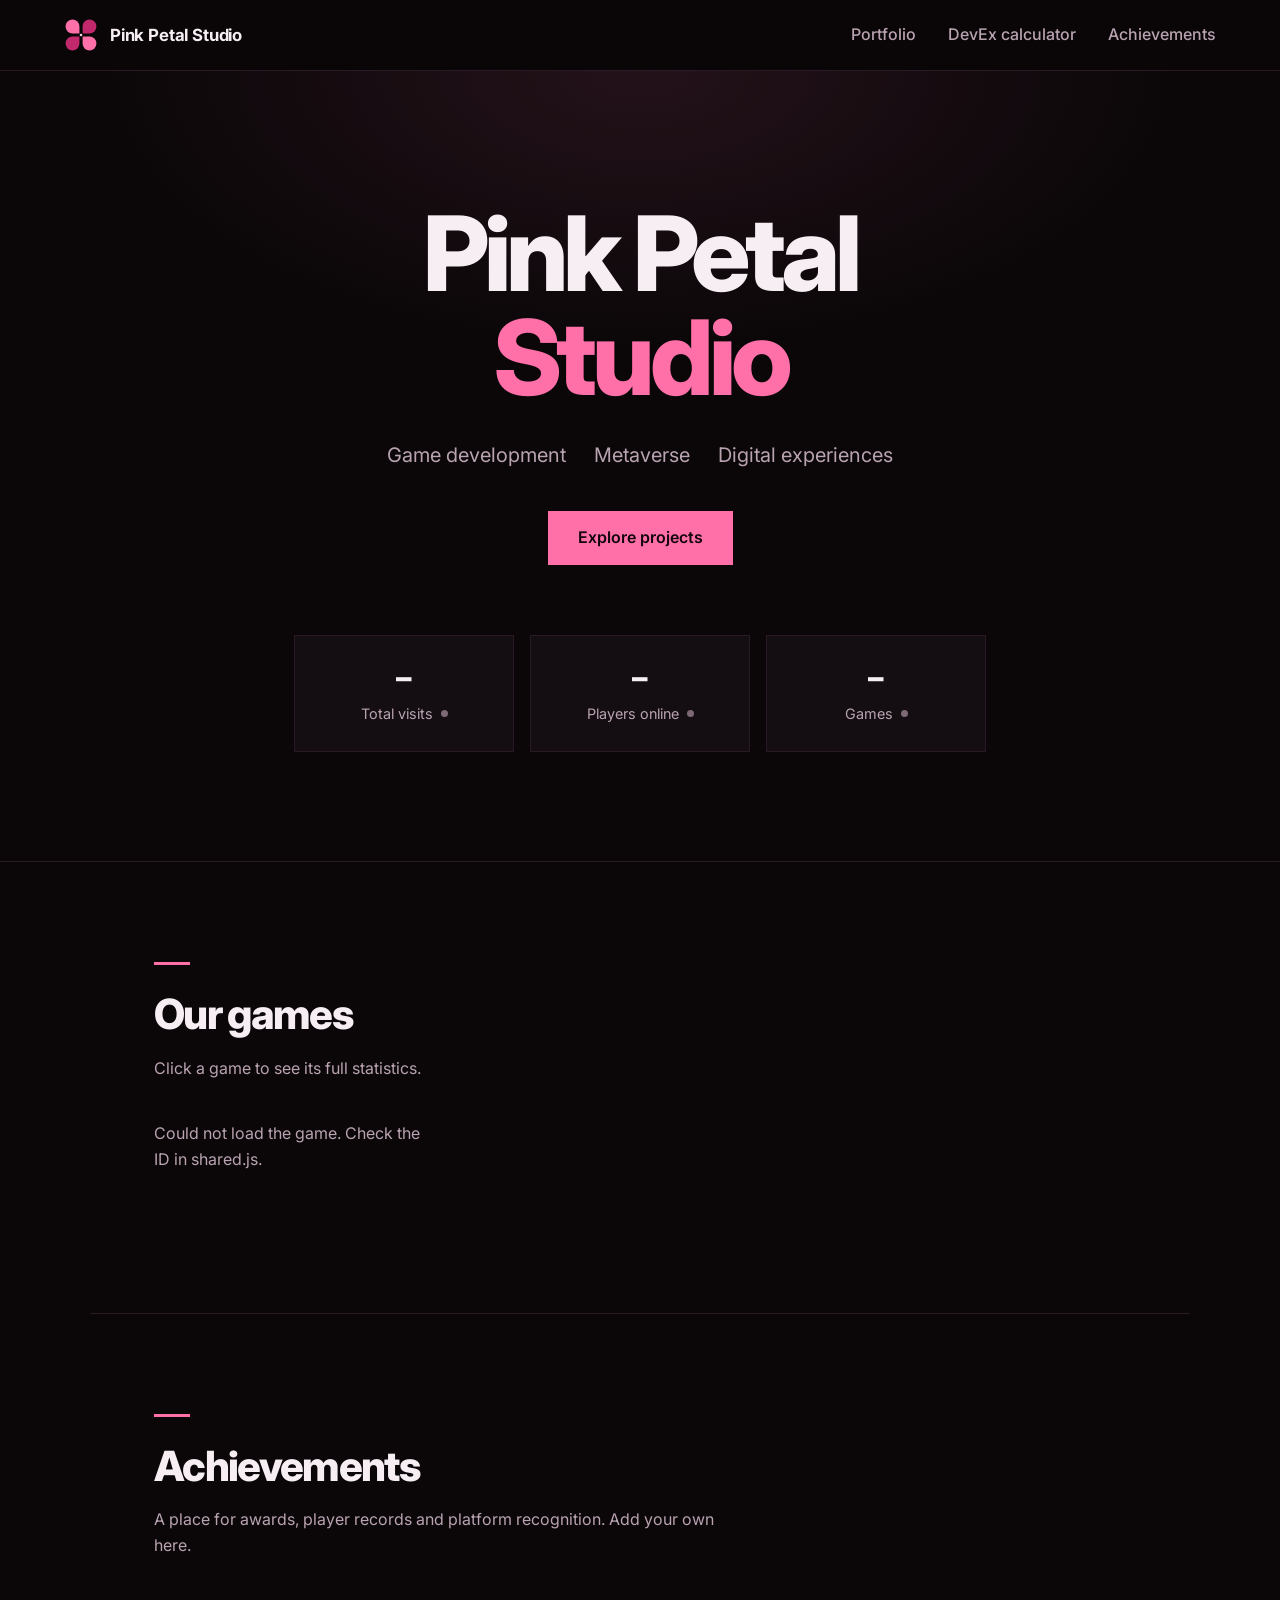
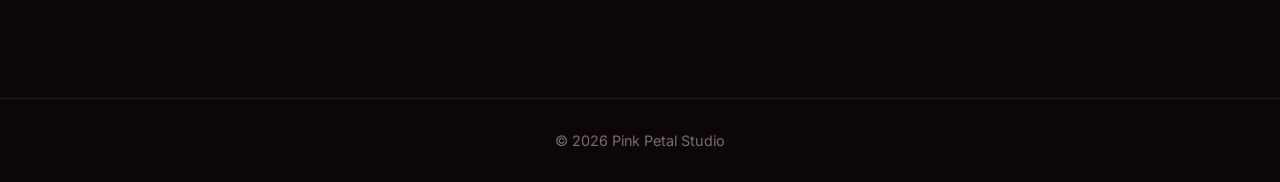
==== index.html @ 67e87650 "Add DevEx calculator page New nav link next to Portfolio opens devex.html: pick a game, enter the Ro" ====
<!DOCTYPE html>
<html lang="en">
<head>
<meta charset="utf-8">
<meta name="viewport" content="width=device-width, initial-scale=1">
<meta name="theme-color" content="#0b0709">
<title>Pink Petal Studio</title>
<link rel="icon" type="image/svg+xml" href="logo.svg">
<link rel="alternate icon" type="image/png" href="favicon.png">
<link rel="preconnect" href="https://fonts.googleapis.com">
<link href="https://fonts.googleapis.com/css2?family=Inter:wght@400;500;600;700;800&display=swap" rel="stylesheet">
<script>if(!matchMedia('(prefers-reduced-motion: reduce)').matches) document.documentElement.classList.add('motion');</script>
<style>
:root{
  --bg:#0b0709; --card:#140d12; --line:#2a1a25; --text:#f6eef3; --mute:#b9a3b1; --dim:#7d6876;
  --accent:#ff6fa8; --leaf:#4ade80; --ease:cubic-bezier(.2,.8,.2,1);
  --display:'Inter',system-ui,sans-serif; --body:'Inter',system-ui,sans-serif;
  color-scheme:dark;
}
*{box-sizing:border-box;margin:0}
html{background:var(--bg)}
html.motion{scroll-behavior:smooth}
body{font-family:var(--body);color:var(--text);background:var(--bg);line-height:1.6}
::selection{background:var(--accent);color:#000}
a{color:inherit;text-decoration:none}
:focus-visible{outline:2px solid var(--accent);outline-offset:3px}

/* NAV */
nav{display:flex;justify-content:space-between;align-items:center;gap:16px;padding:18px 5vw;position:sticky;top:0;z-index:10;
  background:rgba(11,7,9,.8);-webkit-backdrop-filter:blur(12px);backdrop-filter:blur(12px);border-bottom:1px solid var(--line)}
.logo{font-family:var(--display);font-weight:700;font-size:1.05rem;letter-spacing:-.01em;display:flex;align-items:center;gap:12px}
.logo img{width:34px;height:34px;display:block}
nav ul{display:flex;gap:32px;list-style:none;font-weight:500}
nav ul a{position:relative;color:var(--mute);transition:color .2s}
nav ul a::after{content:"";position:absolute;left:0;right:0;bottom:-3px;height:1px;background:var(--accent);
  transform:scaleX(0);transform-origin:left;transition:transform .3s var(--ease)}
nav ul a:hover{color:var(--text)}
nav ul a:hover::after,nav ul a:focus-visible::after{transform:scaleX(1)}

/* HERO */
.hero{text-align:center;padding:130px 5vw 110px;border-bottom:1px solid var(--line);
  background:radial-gradient(ellipse 60% 50% at 50% 0%,rgba(255,111,168,.10),transparent 70%)}
.hero h1{font-family:var(--display);font-weight:800;font-size:clamp(2.8rem,9vw,6.5rem);line-height:1;letter-spacing:-.05em}
.hero h1 span{display:block;color:var(--accent)}
.tags{margin:30px 0 40px;font-size:clamp(1rem,2vw,1.25rem);color:var(--mute);display:flex;gap:10px 28px;justify-content:center;flex-wrap:wrap}
.btn{display:inline-block;padding:14px 30px;font-weight:600;background:var(--accent);color:#14060d;transition:background-color .2s,transform .2s var(--ease)}
.btn:hover{background:#ff8bb9;transform:translateY(-2px)}

/* STATS */
.stats{display:grid;grid-template-columns:repeat(3,minmax(0,220px));justify-content:center;gap:16px;margin-top:70px}
.stat{min-width:0;padding:24px 12px;background:var(--card);border:1px solid var(--line);text-align:center;container-type:inline-size}
.stat .num{font-family:var(--display);font-weight:800;font-size:clamp(1.4rem,16cqi,2.6rem);line-height:1.1;letter-spacing:-.03em;font-variant-numeric:tabular-nums;white-space:nowrap}
.stat .lbl{margin-top:8px;font-size:.9rem;color:var(--mute);display:inline-flex;align-items:center;gap:8px}
.stat .lbl::after{content:"";width:7px;height:7px;border-radius:50%;background:var(--dim)}
.stats.live .lbl::after{background:var(--leaf);animation:ping 2s infinite}
@keyframes ping{0%{box-shadow:0 0 0 0 rgba(74,222,128,.5)}70%,100%{box-shadow:0 0 0 7px rgba(74,222,128,0)}}

/* SECTIONS */
section.block{padding:100px 5vw;max-width:1100px;margin:auto}
section.block + section.block{border-top:1px solid var(--line)}
h2{font-family:var(--display);font-weight:800;font-size:clamp(1.8rem,4.5vw,2.6rem);letter-spacing:-.04em;margin-bottom:8px}
h2::before{content:"";display:block;width:36px;height:3px;margin-bottom:16px;background:var(--accent);transform-origin:left;transition:transform .8s .25s var(--ease)}
.lead{max-width:60ch;margin-bottom:40px;color:var(--mute)}

/* GAMES */
.gl{display:grid;grid-template-columns:repeat(auto-fill,minmax(220px,280px));gap:16px}
.gcard{position:relative;display:block;aspect-ratio:1;overflow:hidden;background:var(--card);border:1px solid var(--line);
  transition:border-color .25s,transform .25s var(--ease)}
.gcard:hover{border-color:var(--accent);transform:translateY(-3px)}
.gcard img{position:absolute;inset:0;width:100%;height:100%;object-fit:cover;transition:transform .5s var(--ease)}
.gcard:hover img{transform:scale(1.05)}
.gcard .info{position:absolute;left:0;right:0;bottom:0;padding:44px 16px 14px;background:linear-gradient(transparent,rgba(8,5,7,.92) 45%)}
.gcard h3{font-family:var(--display);font-weight:700;font-size:1.05rem;line-height:1.3;letter-spacing:-.01em;margin-bottom:4px}
.gcard .meta{display:flex;flex-wrap:wrap;gap:2px 14px;font-size:.82rem;color:var(--mute)}
.gcard .meta b{color:var(--text);font-weight:600}
.gcard .live{width:7px;height:7px;border-radius:50%;background:var(--leaf);display:inline-block;margin-right:6px;vertical-align:middle;animation:ping 2s infinite}
footer{text-align:center;padding:30px;color:var(--dim);font-size:.9rem;border-top:1px solid var(--line)}

/* MOTION: fade up on load and on scroll (only when the user allows motion) */
@keyframes up{from{opacity:0;transform:translateY(18px)}}
.motion .hero h1,.motion .tags,.motion .hero .btn,.motion .stats{animation:up .8s var(--ease) backwards}
.motion .tags{animation-delay:.12s}
.motion .hero .btn{animation-delay:.24s}
.motion .stats{animation-delay:.36s}
.motion .reveal > *{opacity:0}
.motion .reveal.shown > *{opacity:1;animation:rise .9s var(--ease) backwards;animation-delay:calc(var(--d,0) * 110ms)}
.motion .reveal.shown > .gl{animation-name:tile}
@keyframes rise{from{opacity:0;transform:translateY(48px)}}
@keyframes tile{from{opacity:0;transform:translateY(60px) scale(.94)}}
.motion .reveal h2::before{transform:scaleX(0)}
.motion .reveal.shown h2::before{transform:scaleX(1)}
/* scroll progress line */
#progress{position:fixed;top:0;left:0;right:0;height:2px;z-index:20;background:var(--accent);transform-origin:left;transform:scaleX(var(--p,0));pointer-events:none}

@media (max-width:640px){nav ul{gap:16px;font-size:.9rem}.logo span,nav .wide{display:none}.stats{grid-template-columns:repeat(3,1fr);gap:8px}.stat{padding:16px 4px}.gl{grid-template-columns:minmax(0,340px)}.stat .lbl{font-size:.72rem;gap:5px}}
@media (prefers-reduced-motion:reduce){*,*::before,*::after{animation:none!important;transition:none!important}}
</style>
</head>
<body>
<div id="progress" aria-hidden="true"></div>

<nav>
  <a class="logo" href="#"><img src="logo.svg" alt="Pink Petal Studio logo"><span>Pink Petal Studio</span></a>
  <ul>
    <li><a href="#games">Portfolio</a></li>
    <li><a href="devex.html">DevEx<span class="wide"> calculator</span></a></li>
    <li><a href="#achievements">Achievements</a></li>
  </ul>
</nav>

<header class="hero">
  <h1>Pink Petal <span>Studio</span></h1>
  <p class="tags"><span>Game development</span><span>Metaverse</span><span>Digital experiences</span></p>
  <a class="btn" href="#games">Explore projects</a>

  <!-- STATS: values are filled in by the API (see CONFIG in shared.js) -->
  <div class="stats" id="stats" aria-live="polite">
    <div class="stat" data-key="totalVisits"><div class="num">–</div><div class="lbl">Total visits</div></div>
    <div class="stat" data-key="playersOnline"><div class="num">–</div><div class="lbl">Players online</div></div>
    <div class="stat" data-key="games"><div class="num">–</div><div class="lbl">Games</div></div>
  </div>
</header>

<section class="block reveal" id="games">
  <h2>Our games</h2>
  <p class="lead">Click a game to see its full statistics.</p>
  <div class="gl" id="gameList"><p class="lead">Loading game…</p></div>
</section>

<section class="block reveal" id="achievements">
  <h2>Achievements</h2>
  <p class="lead">A place for awards, player records and platform recognition. Add your own here.</p>
</section>

<footer>© <span id="yr"></span> Pink Petal Studio</footer>

<script src="shared.js"></script>
<script>
const current = {};
function show(key, value, format = fmt){
  const el = document.querySelector(`[data-key="${key}"] .num`);
  if(!el || typeof value !== 'number') return;
  const from = current[key] || 0, t0 = performance.now(), dur = 1200;
  if(matchMedia('(prefers-reduced-motion: reduce)').matches){ el.textContent = format(value); current[key]=value; return; }
  (function step(t){
    const p = Math.min((t-t0)/dur,1), e = 1-Math.pow(1-p,3);
    el.textContent = format(from + (value-from)*e);
    if(p<1) requestAnimationFrame(step); else current[key]=value;
  })(t0);
}
let lastGamesHtml = '';
function renderGames(games){
  const html = games.map(g => `
    <a class="gcard" href="stats.html?id=${encodeURIComponent(g.inputId)}">
      ${g.icon ? `<img src="${esc(g.icon)}" alt="" loading="lazy">` : ''}
      <div class="info">
        <h3>${esc(g.name)}</h3>
        <div class="meta">
          <span><i class="live"></i><b>${nf.format(g.playing)}</b> online</span>
          <span><b>${fmt(g.visits)}</b> visits</span>
          <span><b>${nf.format(g.favoritedCount)}</b> favorites</span>
        </div>
      </div>
    </a>`).join('');
  if(html === lastGamesHtml) return;          // unchanged: keep the DOM (and hover state) as is
  lastGamesHtml = html;
  document.getElementById('gameList').innerHTML = html;
}
async function loadStats(){
  const box = document.getElementById('stats');
  try{
    const games = await fetchGames();
    if(!games.length) throw new Error('No games found');
    box.classList.add('live');
    show('totalVisits',   games.reduce((a,g)=>a+g.visits,0));
    show('playersOnline', games.reduce((a,g)=>a+g.playing,0), n => nf.format(Math.round(n)));
    show('games',         games.length,                       n => nf.format(Math.round(n)));
    renderGames(games);
  }catch(err){
    console.warn('Could not fetch data from Roblox:', err);
    box.classList.remove('live');
    if(!document.querySelector('.gcard')) document.getElementById('gameList').innerHTML =
      '<p class="lead">Could not load the game. Check the ID in shared.js.</p>';
  }
}
loadStats();
if(CONFIG.refreshMs) setInterval(loadStats, CONFIG.refreshMs);
</script>
<script>
document.getElementById('yr').textContent = new Date().getFullYear();

/* reveal sections as they scroll into view */
if(document.documentElement.classList.contains('motion')){
  const io = new IntersectionObserver(es => es.forEach(e => {
    if(e.isIntersecting){ e.target.classList.add('shown'); io.unobserve(e.target); }
  }), {threshold:.12, rootMargin:'0px 0px -8% 0px'});
  document.querySelectorAll('.reveal').forEach(r => {
    let i = 0;
    [...r.children].forEach(c => c.style.setProperty('--d', i++));
    io.observe(r);
  });

  /* scroll progress + hero content drifting up and fading as you scroll past it */
  const bar = document.getElementById('progress'), hero = document.querySelector('.hero');
  const layers = [['.hero h1', .35], ['.tags', .25], ['.hero .btn', .18], ['.stats', .1]]
    .map(([q, k]) => [document.querySelector(q), k]);
  let ticking = false;
  function onScroll(){
    ticking = false;
    const d = document.documentElement, max = d.scrollHeight - d.clientHeight, y = Math.max(0, scrollY);
    bar.style.setProperty('--p', max > 0 ? Math.min(1, y / max) : 0);
    if(y > hero.offsetHeight) return;
    const fade = Math.max(0, 1 - y / (hero.offsetHeight * .85));
    layers.forEach(([el, k]) => { el.style.translate = `0 ${y * k}px`; el.style.opacity = fade; });
  }
  addEventListener('scroll', () => { if(!ticking){ ticking = true; requestAnimationFrame(onScroll); } }, {passive:true});
  onScroll();
}
</script>
</body>
</html>
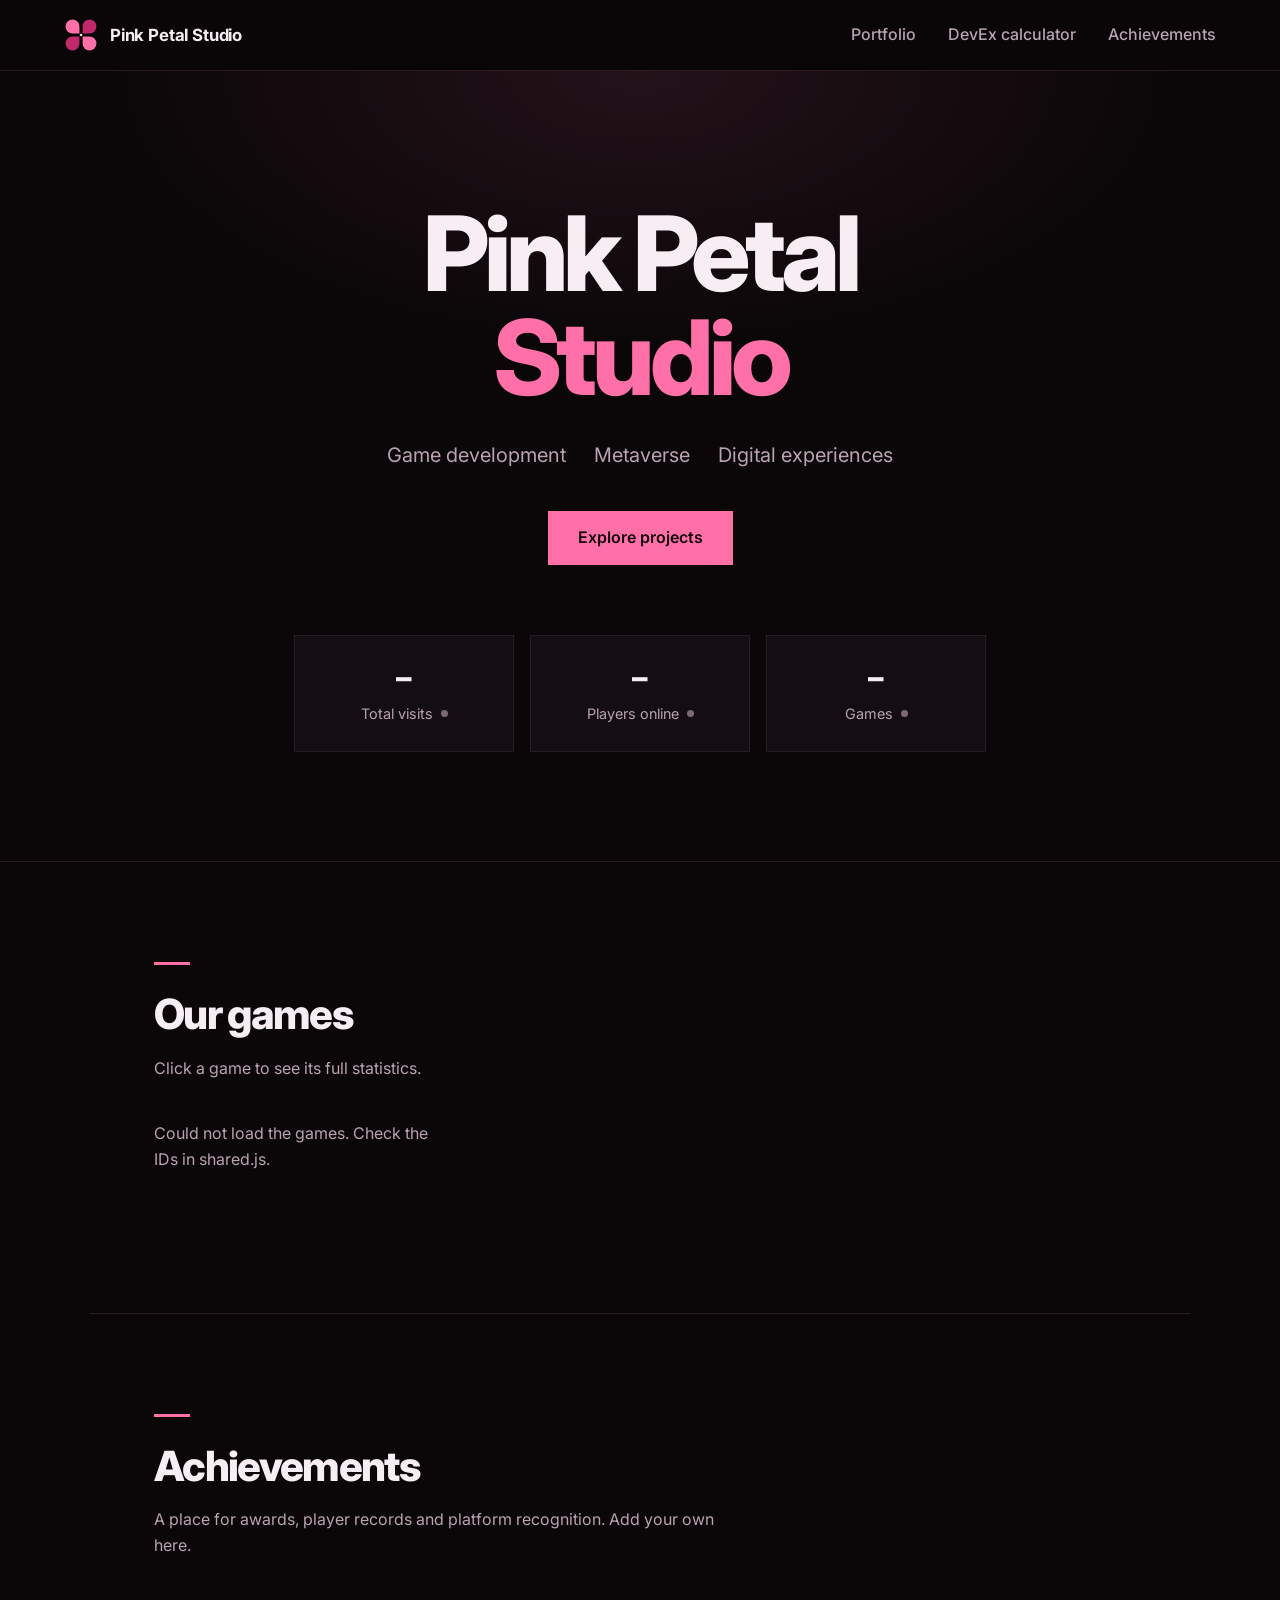
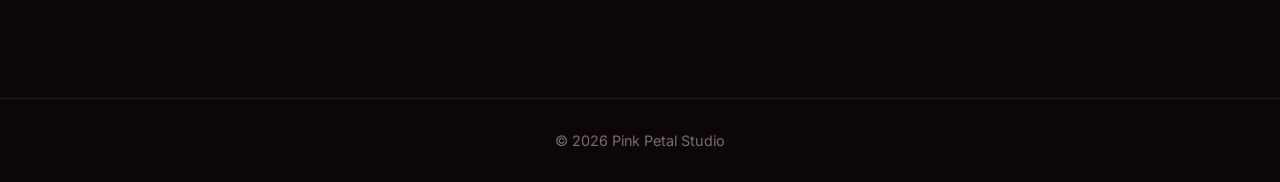
==== commit bc1cc0d1: "Own Roblox API proxy, per-game analytics and CCU for Destroy a Brick! - functions/rbx: this site's o" ====
--- a/index.html
+++ b/index.html
@@ -124,7 +124,7 @@
 <section class="block reveal" id="games">
   <h2>Our games</h2>
   <p class="lead">Click a game to see its full statistics.</p>
-  <div class="gl" id="gameList"><p class="lead">Loading game…</p></div>
+  <div class="gl" id="gameList"><p class="lead">Loading games…</p></div>
 </section>
 
 <section class="block reveal" id="achievements">
@@ -180,7 +180,7 @@
     console.warn('Could not fetch data from Roblox:', err);
     box.classList.remove('live');
     if(!document.querySelector('.gcard')) document.getElementById('gameList').innerHTML =
-      '<p class="lead">Could not load the game. Check the ID in shared.js.</p>';
+      '<p class="lead">Could not load the games. Check the IDs in shared.js.</p>';
   }
 }
 loadStats();
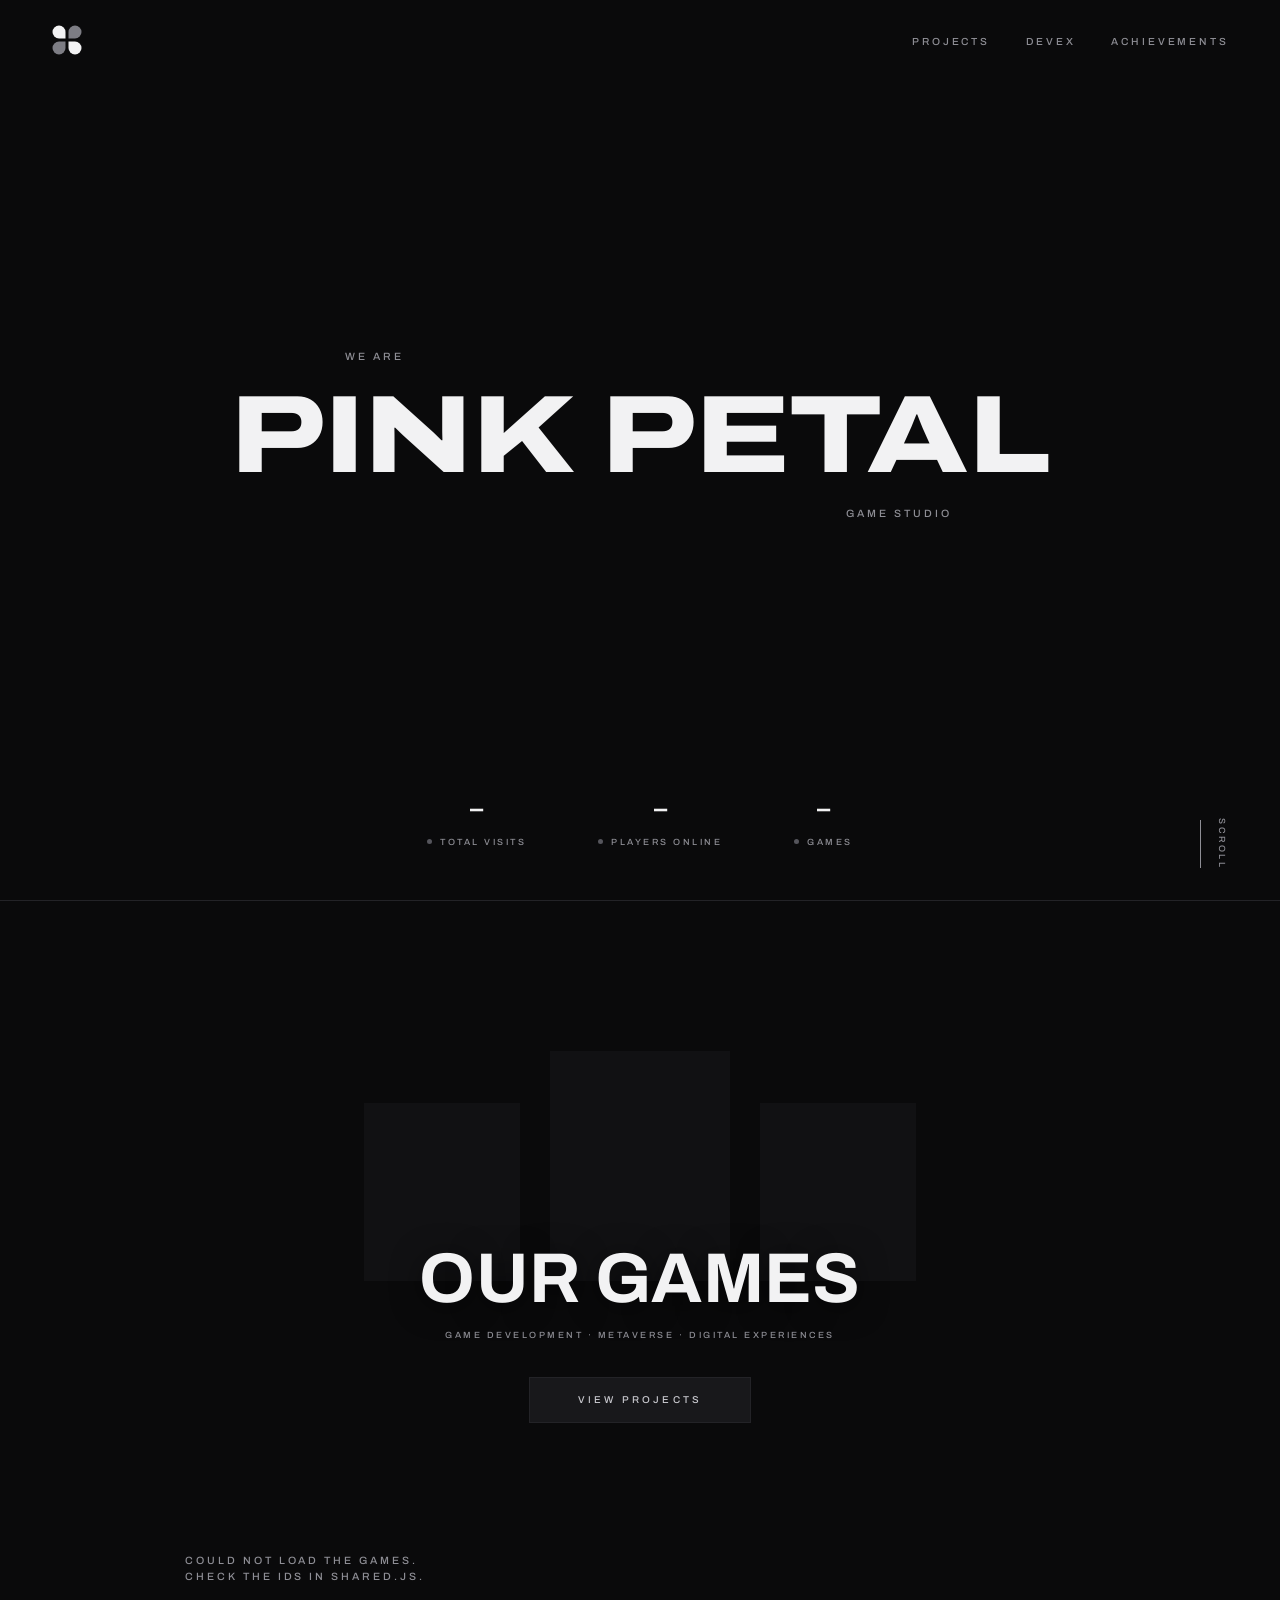
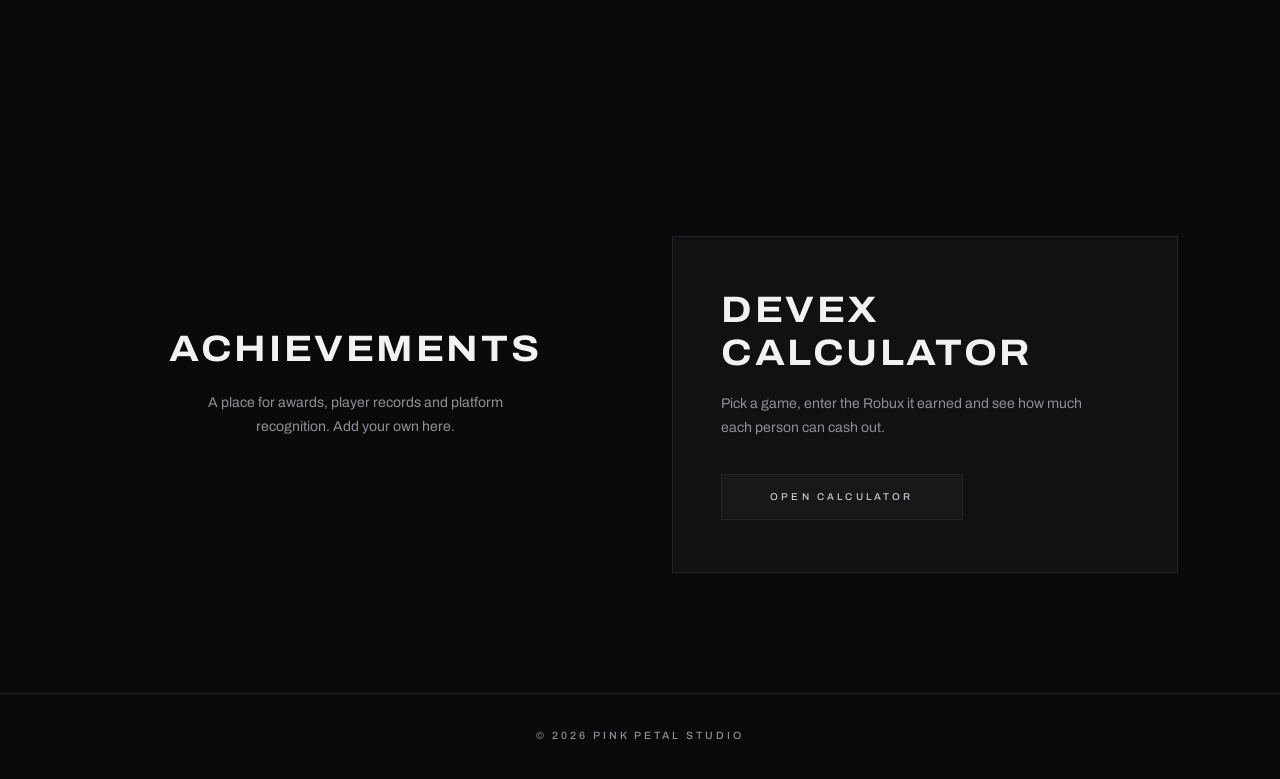
==== commit 29039d81: "Redesign: black monochrome look with wide display type - site.css: shared look for all pages (Archiv" ====
--- a/index.html
+++ b/index.html
@@ -3,136 +3,116 @@
 <head>
 <meta charset="utf-8">
 <meta name="viewport" content="width=device-width, initial-scale=1">
-<meta name="theme-color" content="#0b0709">
+<meta name="theme-color" content="#0a0a0b">
 <title>Pink Petal Studio</title>
 <link rel="icon" type="image/svg+xml" href="logo.svg">
 <link rel="alternate icon" type="image/png" href="favicon.png">
 <link rel="preconnect" href="https://fonts.googleapis.com">
-<link href="https://fonts.googleapis.com/css2?family=Inter:wght@400;500;600;700;800&display=swap" rel="stylesheet">
+<link rel="preconnect" href="https://fonts.gstatic.com" crossorigin>
+<link href="https://fonts.googleapis.com/css2?family=Archivo:wdth,wght@100..125,400..800&display=swap" rel="stylesheet">
+<link rel="stylesheet" href="site.css">
 <script>if(!matchMedia('(prefers-reduced-motion: reduce)').matches) document.documentElement.classList.add('motion');</script>
 <style>
-:root{
-  --bg:#0b0709; --card:#140d12; --line:#2a1a25; --text:#f6eef3; --mute:#b9a3b1; --dim:#7d6876;
-  --accent:#ff6fa8; --leaf:#4ade80; --ease:cubic-bezier(.2,.8,.2,1);
-  --display:'Inter',system-ui,sans-serif; --body:'Inter',system-ui,sans-serif;
-  color-scheme:dark;
-}
-*{box-sizing:border-box;margin:0}
-html{background:var(--bg)}
-html.motion{scroll-behavior:smooth}
-body{font-family:var(--body);color:var(--text);background:var(--bg);line-height:1.6}
-::selection{background:var(--accent);color:#000}
-a{color:inherit;text-decoration:none}
-:focus-visible{outline:2px solid var(--accent);outline-offset:3px}
-
-/* NAV */
-nav{display:flex;justify-content:space-between;align-items:center;gap:16px;padding:18px 5vw;position:sticky;top:0;z-index:10;
-  background:rgba(11,7,9,.8);-webkit-backdrop-filter:blur(12px);backdrop-filter:blur(12px);border-bottom:1px solid var(--line)}
-.logo{font-family:var(--display);font-weight:700;font-size:1.05rem;letter-spacing:-.01em;display:flex;align-items:center;gap:12px}
-.logo img{width:34px;height:34px;display:block}
-nav ul{display:flex;gap:32px;list-style:none;font-weight:500}
-nav ul a{position:relative;color:var(--mute);transition:color .2s}
-nav ul a::after{content:"";position:absolute;left:0;right:0;bottom:-3px;height:1px;background:var(--accent);
-  transform:scaleX(0);transform-origin:left;transition:transform .3s var(--ease)}
-nav ul a:hover{color:var(--text)}
-nav ul a:hover::after,nav ul a:focus-visible::after{transform:scaleX(1)}
-
 /* HERO */
-.hero{text-align:center;padding:130px 5vw 110px;border-bottom:1px solid var(--line);
-  background:radial-gradient(ellipse 60% 50% at 50% 0%,rgba(255,111,168,.10),transparent 70%)}
-.hero h1{font-family:var(--display);font-weight:800;font-size:clamp(2.8rem,9vw,6.5rem);line-height:1;letter-spacing:-.05em}
-.hero h1 span{display:block;color:var(--accent)}
-.tags{margin:30px 0 40px;font-size:clamp(1rem,2vw,1.25rem);color:var(--mute);display:flex;gap:10px 28px;justify-content:center;flex-wrap:wrap}
-.btn{display:inline-block;padding:14px 30px;font-weight:600;background:var(--accent);color:#14060d;transition:background-color .2s,transform .2s var(--ease)}
-.btn:hover{background:#ff8bb9;transform:translateY(-2px)}
-
-/* STATS */
-.stats{display:grid;grid-template-columns:repeat(3,minmax(0,220px));justify-content:center;gap:16px;margin-top:70px}
-.stat{min-width:0;padding:24px 12px;background:var(--card);border:1px solid var(--line);text-align:center;container-type:inline-size}
-.stat .num{font-family:var(--display);font-weight:800;font-size:clamp(1.4rem,16cqi,2.6rem);line-height:1.1;letter-spacing:-.03em;font-variant-numeric:tabular-nums;white-space:nowrap}
-.stat .lbl{margin-top:8px;font-size:.9rem;color:var(--mute);display:inline-flex;align-items:center;gap:8px}
-.stat .lbl::after{content:"";width:7px;height:7px;border-radius:50%;background:var(--dim)}
-.stats.live .lbl::after{background:var(--leaf);animation:ping 2s infinite}
-@keyframes ping{0%{box-shadow:0 0 0 0 rgba(74,222,128,.5)}70%,100%{box-shadow:0 0 0 7px rgba(74,222,128,0)}}
-
-/* SECTIONS */
-section.block{padding:100px 5vw;max-width:1100px;margin:auto}
-section.block + section.block{border-top:1px solid var(--line)}
-h2{font-family:var(--display);font-weight:800;font-size:clamp(1.8rem,4.5vw,2.6rem);letter-spacing:-.04em;margin-bottom:8px}
-h2::before{content:"";display:block;width:36px;height:3px;margin-bottom:16px;background:var(--accent);transform-origin:left;transition:transform .8s .25s var(--ease)}
-.lead{max-width:60ch;margin-bottom:40px;color:var(--mute)}
-
-/* GAMES */
-.gl{display:grid;grid-template-columns:repeat(auto-fill,minmax(220px,280px));gap:16px}
-.gcard{position:relative;display:block;aspect-ratio:1;overflow:hidden;background:var(--card);border:1px solid var(--line);
-  transition:border-color .25s,transform .25s var(--ease)}
-.gcard:hover{border-color:var(--accent);transform:translateY(-3px)}
-.gcard img{position:absolute;inset:0;width:100%;height:100%;object-fit:cover;transition:transform .5s var(--ease)}
-.gcard:hover img{transform:scale(1.05)}
-.gcard .info{position:absolute;left:0;right:0;bottom:0;padding:44px 16px 14px;background:linear-gradient(transparent,rgba(8,5,7,.92) 45%)}
-.gcard h3{font-family:var(--display);font-weight:700;font-size:1.05rem;line-height:1.3;letter-spacing:-.01em;margin-bottom:4px}
-.gcard .meta{display:flex;flex-wrap:wrap;gap:2px 14px;font-size:.82rem;color:var(--mute)}
-.gcard .meta b{color:var(--text);font-weight:600}
-.gcard .live{width:7px;height:7px;border-radius:50%;background:var(--leaf);display:inline-block;margin-right:6px;vertical-align:middle;animation:ping 2s infinite}
-footer{text-align:center;padding:30px;color:var(--dim);font-size:.9rem;border-top:1px solid var(--line)}
+.hero{min-height:100vh;min-height:100svh;display:grid;place-items:center;position:relative;padding:120px 4vw 150px;overflow:hidden}
+.name{position:relative;text-align:center}
+.name h1{font-size:clamp(2.1rem,8.6vw,9.5rem);white-space:nowrap}
+.name .pre{position:absolute;left:14%;bottom:100%;margin-bottom:1.6em}
+.name .post{position:absolute;right:12%;top:100%;margin-top:1.8em}
+.stats{position:absolute;left:0;right:0;bottom:48px;display:flex;justify-content:center;gap:clamp(28px,6vw,72px)}
+.stat{text-align:center}
+.stat .num{font-stretch:118%;font-weight:700;font-size:clamp(1.05rem,2vw,1.4rem);letter-spacing:.01em;font-variant-numeric:tabular-nums;white-space:nowrap}
+.stat .lbl{margin-top:4px;display:inline-flex;align-items:center;gap:8px;font-size:.56rem}
+.stat .lbl::before{content:"";width:5px;height:5px;border-radius:50%;background:var(--dim)}
+.stats.live .lbl::before{background:var(--text);animation:ping 2s infinite}
+
+/* SHOWCASE: three photos with the big title over their bottom edge */
+.showcase{padding:150px 4vw 110px;text-align:center;border-top:1px solid var(--line)}
+.collage{display:flex;justify-content:center;align-items:flex-end;gap:clamp(12px,3vw,30px);width:min(560px,86vw);margin:0 auto}
+.collage figure{margin:0;overflow:hidden;background:var(--panel)}
+.collage figure:nth-child(odd){flex:0 0 28%;aspect-ratio:.88}
+.collage figure:nth-child(2){flex:0 0 32%;aspect-ratio:.78}
+.collage img{width:100%;height:100%;object-fit:cover;display:block;filter:grayscale(1) contrast(1.15) brightness(.85);transition:filter .7s,transform 1s var(--ease)}
+.collage figure:hover img{filter:none;transform:scale(1.05)}
+.big{font-stretch:100%;font-weight:700;font-size:clamp(2.1rem,5.6vw,4.4rem);letter-spacing:.005em;margin-top:-.5em;position:relative;z-index:1;text-shadow:0 4px 30px rgba(0,0,0,.6)}
+.sub{margin:16px 0 34px;font-size:.56rem}
+
+/* GAME LIST */
+.games{padding:20px 4vw 130px;max-width:1180px;margin:auto}
+
+/* ACHIEVEMENTS + DEVEX, laid out like the two-column contact screen */
+.split{display:grid;grid-template-columns:1fr 1fr;gap:5vw;align-items:center;padding:120px 8vw;max-width:1280px;margin:auto}
+.split > div:first-child{text-align:center;display:grid;justify-items:center;gap:20px}
+.split .panel{padding:52px 48px}
+.split .panel .lead{margin:18px 0 34px}
+.facts{display:grid;gap:18px;margin-top:22px}
+.facts b{display:block;font-weight:700;font-size:.82rem;letter-spacing:.1em;text-transform:uppercase}
+.facts span{font-size:.74rem;color:var(--mute)}
 
 /* MOTION: fade up on load and on scroll (only when the user allows motion) */
 @keyframes up{from{opacity:0;transform:translateY(18px)}}
-.motion .hero h1,.motion .tags,.motion .hero .btn,.motion .stats{animation:up .8s var(--ease) backwards}
-.motion .tags{animation-delay:.12s}
-.motion .hero .btn{animation-delay:.24s}
-.motion .stats{animation-delay:.36s}
+.motion .name,.motion .stats{animation:up .9s var(--ease) backwards}
+.motion .stats{animation-delay:.3s}
 .motion .reveal > *{opacity:0}
 .motion .reveal.shown > *{opacity:1;animation:rise .9s var(--ease) backwards;animation-delay:calc(var(--d,0) * 110ms)}
-.motion .reveal.shown > .gl{animation-name:tile}
-@keyframes rise{from{opacity:0;transform:translateY(48px)}}
-@keyframes tile{from{opacity:0;transform:translateY(60px) scale(.94)}}
-.motion .reveal h2::before{transform:scaleX(0)}
-.motion .reveal.shown h2::before{transform:scaleX(1)}
-/* scroll progress line */
-#progress{position:fixed;top:0;left:0;right:0;height:2px;z-index:20;background:var(--accent);transform-origin:left;transform:scaleX(var(--p,0));pointer-events:none}
-
-@media (max-width:640px){nav ul{gap:16px;font-size:.9rem}.logo span,nav .wide{display:none}.stats{grid-template-columns:repeat(3,1fr);gap:8px}.stat{padding:16px 4px}.gl{grid-template-columns:minmax(0,340px)}.stat .lbl{font-size:.72rem;gap:5px}}
-@media (prefers-reduced-motion:reduce){*,*::before,*::after{animation:none!important;transition:none!important}}
+@keyframes rise{from{opacity:0;transform:translateY(40px)}}
+
+@media (max-width:800px){.split{grid-template-columns:1fr;padding:90px 6vw}.split .panel{padding:40px 28px}}
+@media (max-width:640px){.name h1{font-size:10.8vw}.stats{gap:22px;bottom:36px}.name .pre{left:4%}.name .post{right:4%}.showcase{padding-top:110px}}
 </style>
 </head>
 <body>
-<div id="progress" aria-hidden="true"></div>
-
-<nav>
-  <a class="logo" href="#"><img src="logo.svg" alt="Pink Petal Studio logo"><span>Pink Petal Studio</span></a>
+<nav class="nav" id="nav">
+  <a class="mark" href="#top"><img src="logo-mono.svg" alt="Pink Petal Studio"></a>
   <ul>
-    <li><a href="#games">Portfolio</a></li>
-    <li><a href="devex.html">DevEx<span class="wide"> calculator</span></a></li>
+    <li><a href="#games">Projects</a></li>
+    <li><a href="devex.html">DevEx</a></li>
     <li><a href="#achievements">Achievements</a></li>
   </ul>
 </nav>
-
-<header class="hero">
-  <h1>Pink Petal <span>Studio</span></h1>
-  <p class="tags"><span>Game development</span><span>Metaverse</span><span>Digital experiences</span></p>
-  <a class="btn" href="#games">Explore projects</a>
+<div class="rail left" id="rail" aria-label="Our games on Roblox"></div>
+<a class="rail right scroll" href="#games" id="cue">Scroll</a>
+
+<header class="hero" id="top">
+  <div class="name">
+    <span class="caps pre">We are</span>
+    <h1 class="wide">Pink Petal</h1>
+    <span class="caps post">Game studio</span>
+  </div>
 
   <!-- STATS: values are filled in by the API (see CONFIG in shared.js) -->
   <div class="stats" id="stats" aria-live="polite">
-    <div class="stat" data-key="totalVisits"><div class="num">–</div><div class="lbl">Total visits</div></div>
-    <div class="stat" data-key="playersOnline"><div class="num">–</div><div class="lbl">Players online</div></div>
-    <div class="stat" data-key="games"><div class="num">–</div><div class="lbl">Games</div></div>
+    <div class="stat" data-key="totalVisits"><div class="num">–</div><div class="caps lbl">Total visits</div></div>
+    <div class="stat" data-key="playersOnline"><div class="num">–</div><div class="caps lbl">Players online</div></div>
+    <div class="stat" data-key="games"><div class="num">–</div><div class="caps lbl">Games</div></div>
   </div>
 </header>
 
-<section class="block reveal" id="games">
-  <h2>Our games</h2>
-  <p class="lead">Click a game to see its full statistics.</p>
-  <div class="gl" id="gameList"><p class="lead">Loading games…</p></div>
+<section class="showcase reveal" id="games">
+  <div class="collage" id="collage" aria-hidden="true"><figure></figure><figure></figure><figure></figure></div>
+  <h2 class="wide big">Our games</h2>
+  <p class="caps sub">Game development · Metaverse · Digital experiences</p>
+  <a class="btn" href="#list">View projects</a>
 </section>
 
-<section class="block reveal" id="achievements">
-  <h2>Achievements</h2>
-  <p class="lead">A place for awards, player records and platform recognition. Add your own here.</p>
+<section class="games reveal" id="list" aria-label="Games">
+  <div class="gl" id="gameList"><p class="caps">Loading games…</p></div>
 </section>
 
-<footer>© <span id="yr"></span> Pink Petal Studio</footer>
+<section class="split reveal" id="achievements">
+  <div>
+    <h2 class="title">Achievements</h2>
+    <p class="lead">A place for awards, player records and platform recognition. Add your own here.</p>
+    <div class="facts" id="facts"></div>
+  </div>
+  <div class="panel">
+    <h2 class="title">DevEx calculator</h2>
+    <p class="lead">Pick a game, enter the Robux it earned and see how much each person can cash out.</p>
+    <a class="btn" href="devex.html">Open calculator</a>
+  </div>
+</section>
+
+<footer class="caps">© <span id="yr"></span> Pink Petal Studio</footer>
 
 <script src="shared.js"></script>
 <script>
@@ -152,7 +132,7 @@
 function renderGames(games){
   const html = games.map(g => `
     <a class="gcard" href="stats.html?id=${encodeURIComponent(g.inputId)}">
-      ${g.icon ? `<img src="${esc(g.icon)}" alt="" loading="lazy">` : ''}
+      <div class="img">${g.icon ? `<img src="${esc(g.icon)}" alt="" loading="lazy">` : '<div class="ph"><img src="logo-mono.svg" alt=""></div>'}</div>
       <div class="info">
         <h3>${esc(g.name)}</h3>
         <div class="meta">
@@ -166,6 +146,27 @@
   lastGamesHtml = html;
   document.getElementById('gameList').innerHTML = html;
 }
+// once: small game icons in the left rail, each game's launch date
+let extrasDone = false;
+function renderExtras(games){
+  if(extrasDone) return; extrasDone = true;
+  document.getElementById('rail').innerHTML = games.map(g => g.icon ? `<a href="https://www.roblox.com/games/${encodeURIComponent(g.rootPlaceId)}" target="_blank" rel="noopener" title="${esc(g.name)} on Roblox" aria-label="${esc(g.name)} on Roblox"><img src="${esc(g.icon)}" alt=""></a>` : '').join('');
+  const day = d => new Date(d).toLocaleDateString('en-US',{day:'numeric',month:'short',year:'numeric'});
+  document.getElementById('facts').innerHTML = games.map(g => `<div><b>${esc(g.name)}</b><span>Created ${day(g.created)} · ${fmt(g.visits)} visits</span></div>`).join('');
+}
+// once: three black-and-white screenshots for the showcase, taken in turn from each game (icons as a fallback)
+let collageDone = false;
+async function renderCollage(games){
+  if(collageDone) return;
+  let shots = [];
+  try{ shots = await fetchShots(games.map(g => g.id)); }catch(e){ console.warn('Could not fetch screenshots:', e); }
+  const pics = [];
+  for(let i = 0; i < 3 && pics.length < 3; i++) shots.forEach(s => { if(s[i] && pics.length < 3) pics.push(s[i]); });
+  games.forEach(g => { if(g.icon && pics.length < 3) pics.push(g.icon); });
+  if(!pics.length) return;                    // try again on the next refresh
+  collageDone = true;
+  document.querySelectorAll('#collage figure').forEach((f, i) => { if(pics[i]) f.innerHTML = `<img src="${esc(pics[i])}" alt="" loading="lazy">`; });
+}
 async function loadStats(){
   const box = document.getElementById('stats');
   try{
@@ -176,11 +177,13 @@
     show('playersOnline', games.reduce((a,g)=>a+g.playing,0), n => nf.format(Math.round(n)));
     show('games',         games.length,                       n => nf.format(Math.round(n)));
     renderGames(games);
+    renderExtras(games);
+    renderCollage(games);
   }catch(err){
     console.warn('Could not fetch data from Roblox:', err);
     box.classList.remove('live');
     if(!document.querySelector('.gcard')) document.getElementById('gameList').innerHTML =
-      '<p class="lead">Could not load the games. Check the IDs in shared.js.</p>';
+      '<p class="caps">Could not load the games. Check the IDs in shared.js.</p>';
   }
 }
 loadStats();
@@ -188,6 +191,16 @@
 </script>
 <script>
 document.getElementById('yr').textContent = new Date().getFullYear();
+
+/* solid nav after the hero starts scrolling, "scroll" cue hidden near the end of the page */
+const nav = document.getElementById('nav'), cue = document.getElementById('cue');
+function onScrollUi(){
+  const d = document.documentElement;
+  nav.classList.toggle('solid', scrollY > 40);
+  cue.classList.toggle('gone', scrollY + innerHeight > d.scrollHeight - 200);
+}
+addEventListener('scroll', onScrollUi, {passive:true});
+onScrollUi();
 
 /* reveal sections as they scroll into view */
 if(document.documentElement.classList.contains('motion')){
@@ -200,17 +213,15 @@
     io.observe(r);
   });
 
-  /* scroll progress + hero content drifting up and fading as you scroll past it */
-  const bar = document.getElementById('progress'), hero = document.querySelector('.hero');
-  const layers = [['.hero h1', .35], ['.tags', .25], ['.hero .btn', .18], ['.stats', .1]]
-    .map(([q, k]) => [document.querySelector(q), k]);
+  /* hero content drifting up and fading as you scroll past it */
+  const hero = document.querySelector('.hero');
+  const layers = [['.name', .3], ['.stats', .12]].map(([q, k]) => [document.querySelector(q), k]);
   let ticking = false;
   function onScroll(){
     ticking = false;
-    const d = document.documentElement, max = d.scrollHeight - d.clientHeight, y = Math.max(0, scrollY);
-    bar.style.setProperty('--p', max > 0 ? Math.min(1, y / max) : 0);
+    const y = Math.max(0, scrollY);
     if(y > hero.offsetHeight) return;
-    const fade = Math.max(0, 1 - y / (hero.offsetHeight * .85));
+    const fade = Math.max(0, 1 - y / (hero.offsetHeight * .8));
     layers.forEach(([el, k]) => { el.style.translate = `0 ${y * k}px`; el.style.opacity = fade; });
   }
   addEventListener('scroll', () => { if(!ticking){ ticking = true; requestAnimationFrame(onScroll); } }, {passive:true});
--- a/site.css
+++ b/site.css
@@ -0,0 +1,76 @@
+/* ============================================================
+   Shared look of all pages: black, monochrome, wide display type
+   ============================================================ */
+:root{
+  --bg:#0a0a0b; --panel:#111113; --panel2:#18181b; --line:#232327; --text:#f2f2f3; --mute:#8e8e95; --dim:#55555c;
+  --font:'Archivo',system-ui,sans-serif;
+  --ease:cubic-bezier(.2,.8,.2,1);
+  color-scheme:dark;
+}
+*{box-sizing:border-box;margin:0}
+html{background:var(--bg)}
+html.motion{scroll-behavior:smooth}
+body{font-family:var(--font);color:var(--text);background:var(--bg);line-height:1.6;-webkit-font-smoothing:antialiased}
+::selection{background:var(--text);color:var(--bg)}
+a{color:inherit;text-decoration:none}
+:focus-visible{outline:1px solid var(--text);outline-offset:4px}
+
+/* type */
+.wide{font-family:var(--font);font-stretch:125%;font-weight:800;text-transform:uppercase;letter-spacing:-.01em;line-height:.95}
+.caps{font-size:.66rem;font-weight:500;letter-spacing:.28em;text-transform:uppercase;color:var(--mute)}
+.title{font-family:var(--font);font-stretch:112%;font-weight:700;text-transform:uppercase;letter-spacing:.07em;line-height:1.15;font-size:clamp(1.5rem,3.2vw,2.3rem)}
+.lead{color:var(--mute);font-size:.88rem;line-height:1.7;max-width:46ch}
+
+/* nav */
+.nav{position:fixed;top:0;left:0;right:0;z-index:20;display:flex;justify-content:space-between;align-items:center;gap:16px;
+  padding:24px 4vw;transition:background-color .3s,padding .3s}
+.nav.solid{background:rgba(10,10,11,.82);-webkit-backdrop-filter:blur(10px);backdrop-filter:blur(10px);padding-block:16px}
+.nav .mark{display:flex;align-items:center}
+.nav .mark img{width:32px;height:32px;display:block}
+.nav ul{display:flex;gap:clamp(18px,3vw,36px);list-style:none;padding:0}
+.nav ul a{font-size:.64rem;font-weight:500;letter-spacing:.28em;text-transform:uppercase;color:var(--mute);transition:color .2s}
+.nav ul a:hover,.nav ul a[aria-current]{color:var(--text)}
+
+/* side rails: games on the left, "scroll" on the right */
+.rail{position:fixed;bottom:30px;z-index:15;display:flex;flex-direction:column;align-items:center;gap:14px;transition:opacity .3s}
+.rail.left{left:4vw}
+.rail.right{right:4vw}
+.rail.left a{display:block;width:16px;height:16px;opacity:.55;transition:opacity .2s}
+.rail.left a:hover{opacity:1}
+.rail.left img{width:100%;height:100%;object-fit:cover;filter:grayscale(1) contrast(1.2)}
+.scroll{writing-mode:vertical-rl;font-size:.56rem;font-weight:500;letter-spacing:.32em;text-transform:uppercase;color:var(--mute);
+  display:flex;align-items:center;gap:14px}
+.scroll::after{content:"";width:1px;height:48px;background:currentColor}
+.scroll:hover{color:var(--text)}
+.rail.gone{opacity:0;pointer-events:none}
+
+/* buttons, panels */
+.btn{display:inline-block;padding:14px 48px;background:var(--panel2);border:1px solid var(--line);color:#c9c9cf;
+  font-size:.62rem;font-weight:500;letter-spacing:.32em;text-transform:uppercase;transition:background-color .25s,color .25s,border-color .25s}
+.btn:hover{background:var(--text);color:var(--bg);border-color:var(--text)}
+.panel{background:var(--panel);border:1px solid var(--line)}
+
+/* game cards */
+.gl{display:grid;grid-template-columns:repeat(auto-fill,minmax(230px,290px));justify-content:center;gap:20px}
+.gcard{position:relative;display:block;background:var(--panel);border:1px solid var(--line);transition:border-color .3s}
+.gcard:hover{border-color:#3d3d44}
+.gcard .img{position:relative;aspect-ratio:1;overflow:hidden;background:var(--panel2)}
+.gcard .img img{position:absolute;inset:0;width:100%;height:100%;object-fit:cover;filter:grayscale(1) contrast(1.08);transition:filter .5s,transform .7s var(--ease)}
+.gcard:hover .img img{filter:none;transform:scale(1.04)}
+.gcard .info{padding:18px 18px 20px}
+.gcard h3{font-stretch:118%;font-weight:700;font-size:.98rem;text-transform:uppercase;letter-spacing:.01em;line-height:1.25}
+.gcard .meta{margin-top:10px;display:flex;flex-wrap:wrap;gap:4px 16px;font-size:.6rem;letter-spacing:.22em;text-transform:uppercase;color:var(--mute)}
+.gcard .meta b{color:var(--text);font-weight:600;letter-spacing:.06em}
+.ph{position:absolute;inset:0;display:grid;place-items:center}
+.ph img{position:static!important;width:30%!important;height:auto!important;opacity:.25;filter:none!important;transform:none!important}
+.gcard .live{width:6px;height:6px;border-radius:50%;background:var(--text);display:inline-block;margin-right:7px;vertical-align:middle;animation:ping 2s infinite}
+@keyframes ping{0%{box-shadow:0 0 0 0 rgba(242,242,243,.45)}70%,100%{box-shadow:0 0 0 7px rgba(242,242,243,0)}}
+
+footer{text-align:center;padding:34px 4vw;border-top:1px solid var(--line)}
+
+@media (max-width:640px){
+  .rail{display:none}
+  .nav ul a{letter-spacing:.2em}
+  .gl{grid-template-columns:minmax(0,340px)}
+}
+@media (prefers-reduced-motion:reduce){*,*::before,*::after{animation:none!important;transition:none!important}}
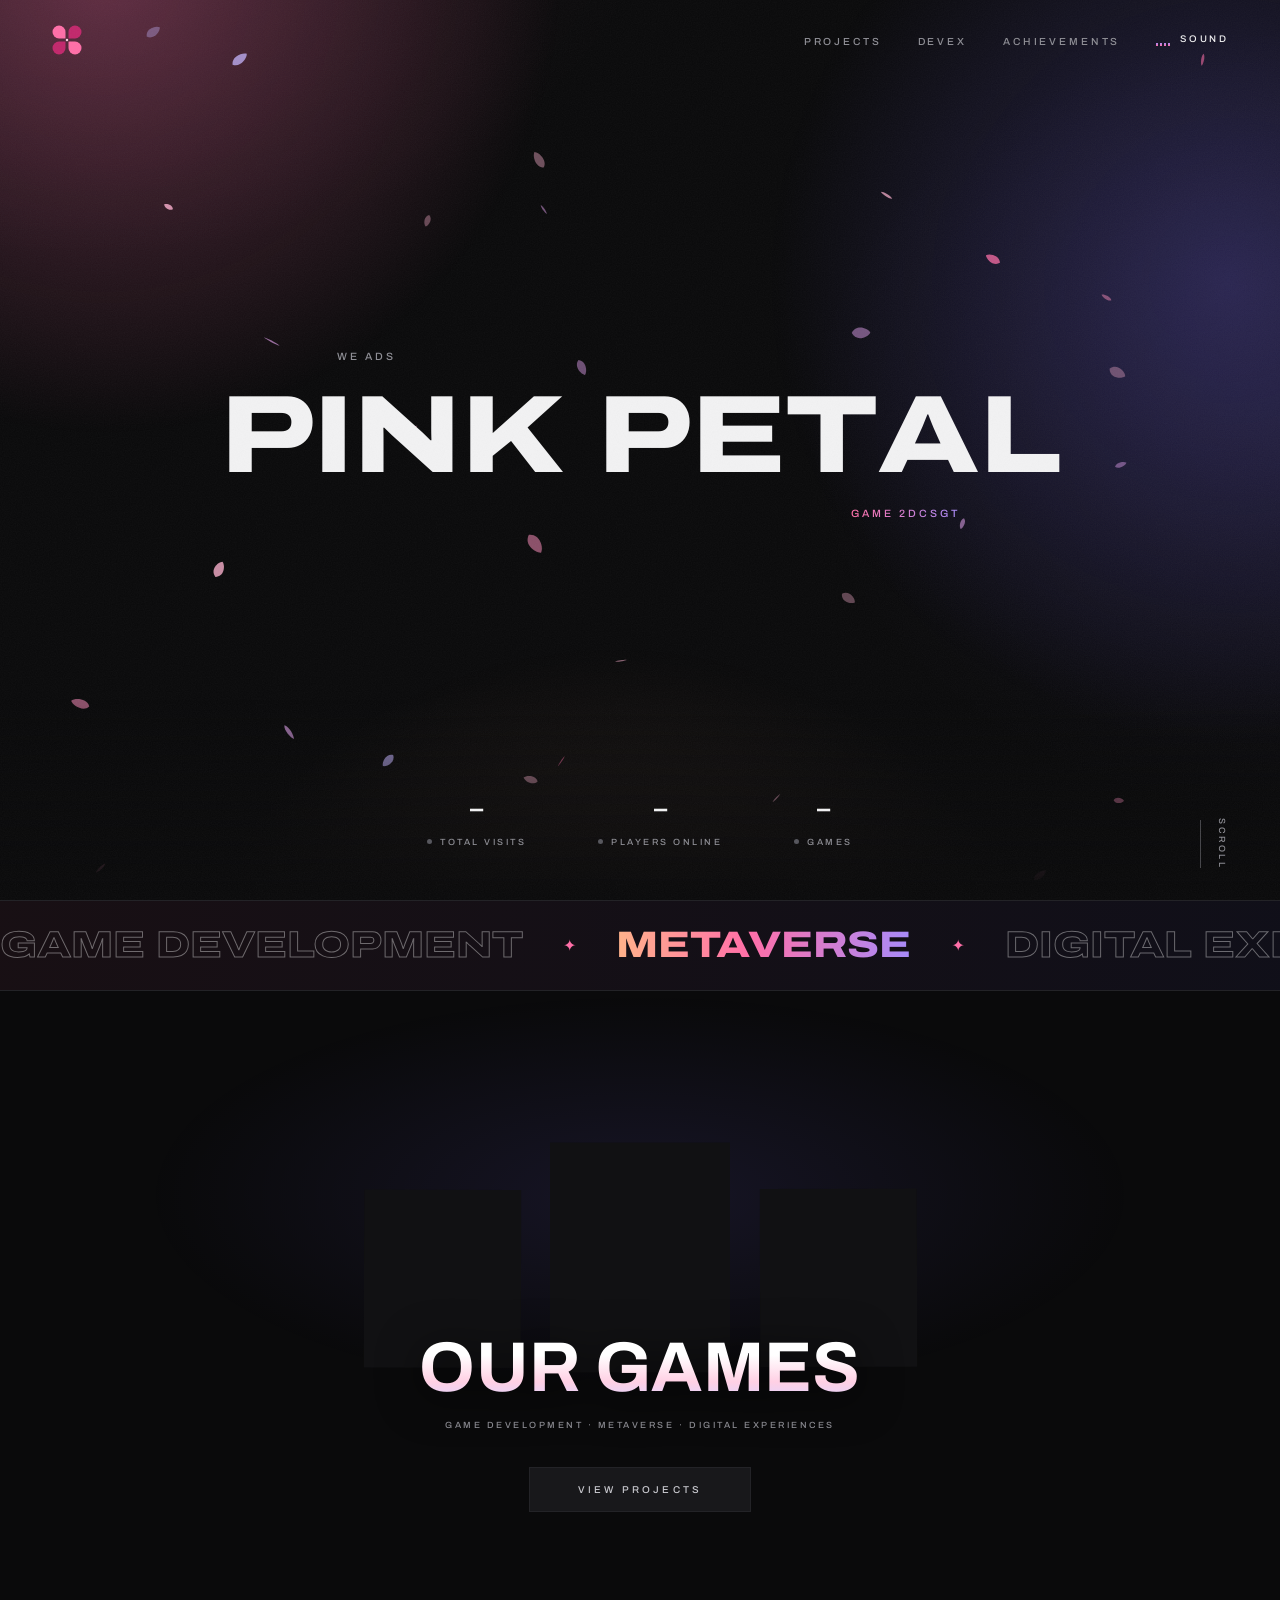
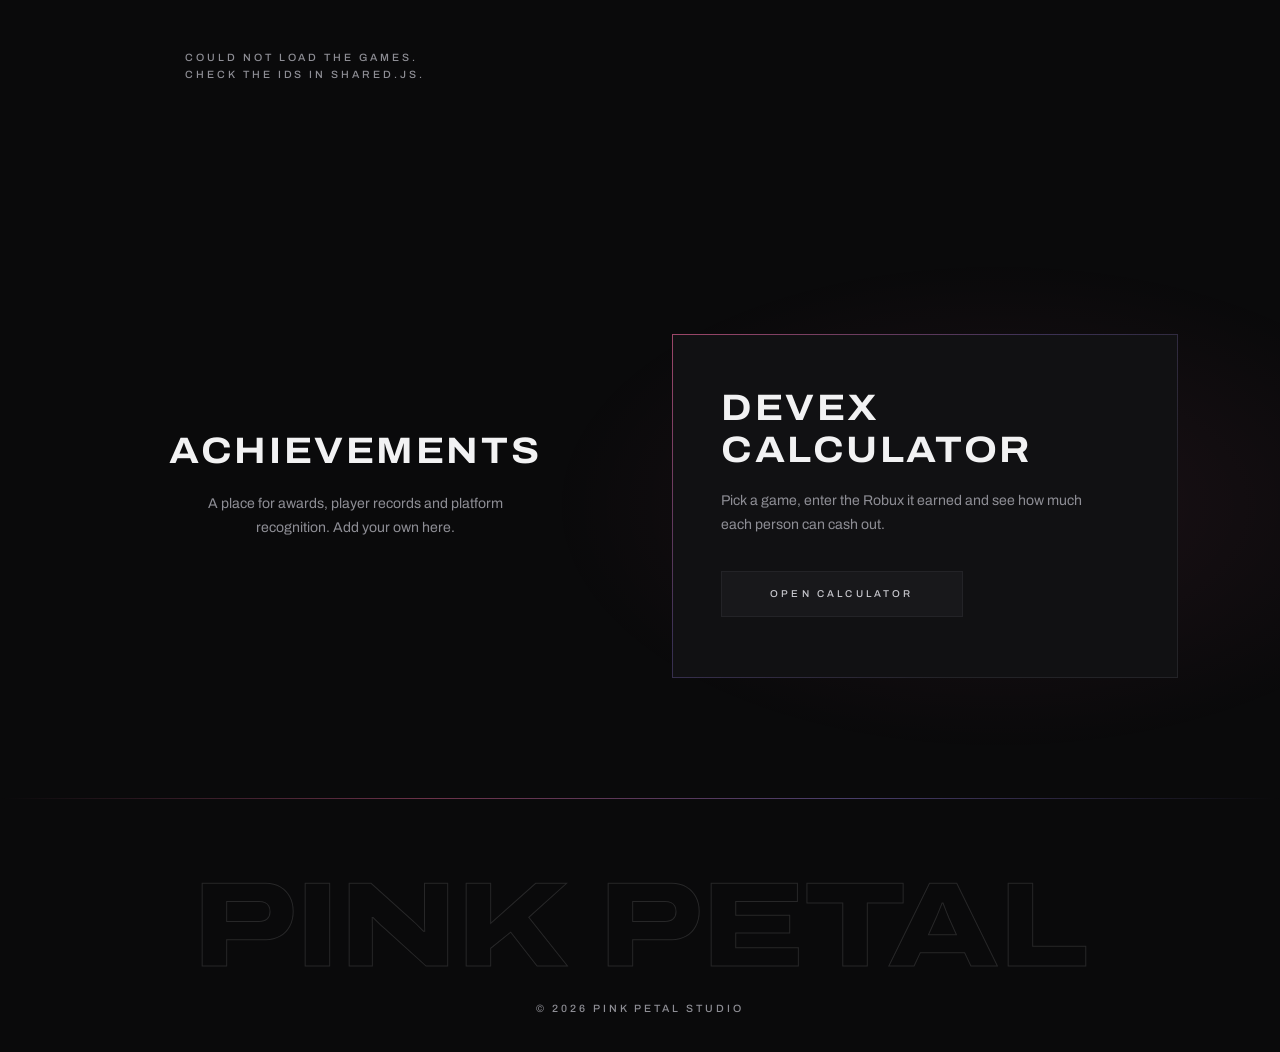
==== commit d12c1e24: "More motion, sound and color: fx.js, gradients, petals - fx.js (new, all pages): synthesized hover/c" ====
--- a/index.html
+++ b/index.html
@@ -13,71 +13,103 @@
 <link rel="stylesheet" href="site.css">
 <script>if(!matchMedia('(prefers-reduced-motion: reduce)').matches) document.documentElement.classList.add('motion');</script>
 <style>
-/* HERO */
-.hero{min-height:100vh;min-height:100svh;display:grid;place-items:center;position:relative;padding:120px 4vw 150px;overflow:hidden}
+/* HERO: drifting pink / violet light, falling petals (fx.js), the big wide name */
+.hero{min-height:100vh;min-height:100svh;display:grid;place-items:center;position:relative;isolation:isolate;padding:120px 4vw 150px;overflow:hidden}
+.aurora{position:absolute;inset:0;z-index:-3;pointer-events:none}
+.aurora i{position:absolute;width:72vmax;height:72vmax;border-radius:50%}
+.aurora i:nth-child(1){left:-28vmax;top:-38vmax;background:radial-gradient(closest-side,rgba(255,111,168,.32),transparent);animation:a1 24s ease-in-out infinite alternate}
+.aurora i:nth-child(2){right:-32vmax;top:-14vmax;background:radial-gradient(closest-side,rgba(124,108,255,.26),transparent);animation:a2 29s ease-in-out infinite alternate}
+.aurora i:nth-child(3){left:12%;bottom:-52vmax;background:radial-gradient(closest-side,rgba(255,179,138,.16),transparent);animation:a3 34s ease-in-out infinite alternate}
+@keyframes a1{to{transform:translate(20vmax,16vmax) scale(1.15)}}
+@keyframes a2{to{transform:translate(-18vmax,20vmax) scale(.88)}}
+@keyframes a3{to{transform:translate(12vmax,-16vmax) scale(1.2)}}
+.petals{position:absolute;inset:0;width:100%;height:100%;z-index:-2;pointer-events:none}
+.hero::after{content:"";position:absolute;left:0;right:0;bottom:0;height:200px;z-index:-1;pointer-events:none;background:linear-gradient(transparent,var(--bg))}
 .name{position:relative;text-align:center}
-.name h1{font-size:clamp(2.1rem,8.6vw,9.5rem);white-space:nowrap}
+.name h1{font-size:clamp(2.1rem,8.6vw,9.5rem);white-space:nowrap;font-kerning:none}
 .name .pre{position:absolute;left:14%;bottom:100%;margin-bottom:1.6em}
-.name .post{position:absolute;right:12%;top:100%;margin-top:1.8em}
+.name .post{position:absolute;right:12%;top:100%;margin-top:1.8em;background:var(--grad);-webkit-background-clip:text;background-clip:text;color:transparent}
 .stats{position:absolute;left:0;right:0;bottom:48px;display:flex;justify-content:center;gap:clamp(28px,6vw,72px)}
 .stat{text-align:center}
 .stat .num{font-stretch:118%;font-weight:700;font-size:clamp(1.05rem,2vw,1.4rem);letter-spacing:.01em;font-variant-numeric:tabular-nums;white-space:nowrap}
 .stat .lbl{margin-top:4px;display:inline-flex;align-items:center;gap:8px;font-size:.56rem}
 .stat .lbl::before{content:"";width:5px;height:5px;border-radius:50%;background:var(--dim)}
-.stats.live .lbl::before{background:var(--text);animation:ping 2s infinite}
-
-/* SHOWCASE: three photos with the big title over their bottom edge */
-.showcase{padding:150px 4vw 110px;text-align:center;border-top:1px solid var(--line)}
+.stats.live .lbl::before{background:var(--pink);animation:pingp 2s infinite}
+
+/* MARQUEE: endless strip of words, sped up or reversed by scrolling (fx.js) */
+.marquee{overflow:hidden;padding:26px 0;border-block:1px solid var(--line);background:linear-gradient(90deg,rgba(255,111,168,.06),rgba(124,108,255,.06))}
+.track{display:flex;width:max-content}
+.grp{display:flex;align-items:center;gap:40px;padding-right:40px}
+.grp span{font-stretch:125%;font-weight:800;font-size:clamp(1.3rem,3vw,2.3rem);line-height:1;text-transform:uppercase;white-space:nowrap}
+.grp span:nth-child(4n+1){color:transparent;-webkit-text-stroke:1px rgba(242,242,243,.4)}
+.grp span:nth-child(4n+3){background:var(--grad-warm);-webkit-background-clip:text;background-clip:text;color:transparent}
+.grp i{font-style:normal;font-size:1rem;color:var(--pink)}
+
+/* SHOWCASE: three screenshots with the big title over their bottom edge */
+.showcase{padding:150px 4vw 110px;text-align:center;background:radial-gradient(55% 45% at 50% 32%,rgba(124,108,255,.11),transparent 70%)}
 .collage{display:flex;justify-content:center;align-items:flex-end;gap:clamp(12px,3vw,30px);width:min(560px,86vw);margin:0 auto}
-.collage figure{margin:0;overflow:hidden;background:var(--panel)}
+.collage figure{margin:0;overflow:hidden;background:var(--panel);transition:box-shadow .5s}
 .collage figure:nth-child(odd){flex:0 0 28%;aspect-ratio:.88}
 .collage figure:nth-child(2){flex:0 0 32%;aspect-ratio:.78}
-.collage img{width:100%;height:100%;object-fit:cover;display:block;filter:grayscale(1) contrast(1.15) brightness(.85);transition:filter .7s,transform 1s var(--ease)}
-.collage figure:hover img{filter:none;transform:scale(1.05)}
-.big{font-stretch:100%;font-weight:700;font-size:clamp(2.1rem,5.6vw,4.4rem);letter-spacing:.005em;margin-top:-.5em;position:relative;z-index:1;text-shadow:0 4px 30px rgba(0,0,0,.6)}
+.collage figure:hover{box-shadow:0 0 0 1px rgba(255,111,168,.6),0 24px 60px -18px rgba(167,139,250,.55)}
+.collage img{width:100%;height:100%;object-fit:cover;display:block;transition:transform 1s var(--ease)}
+.collage figure:hover img{transform:scale(1.06)}
+.big{font-stretch:100%;font-weight:700;font-size:clamp(2.1rem,5.6vw,4.4rem);letter-spacing:.005em;margin-top:-.5em;position:relative;z-index:1;
+  background:linear-gradient(180deg,#fff 30%,#ffd0e4 70%,#ddd3ff);-webkit-background-clip:text;background-clip:text;color:transparent;
+  filter:drop-shadow(0 6px 22px rgba(0,0,0,.75))}
 .sub{margin:16px 0 34px;font-size:.56rem}
 
 /* GAME LIST */
 .games{padding:20px 4vw 130px;max-width:1180px;margin:auto}
 
-/* ACHIEVEMENTS + DEVEX, laid out like the two-column contact screen */
-.split{display:grid;grid-template-columns:1fr 1fr;gap:5vw;align-items:center;padding:120px 8vw;max-width:1280px;margin:auto}
+/* ACHIEVEMENTS + DEVEX, laid out like a two-column contact screen */
+.split{display:grid;grid-template-columns:1fr 1fr;gap:5vw;align-items:center;padding:120px 8vw;max-width:1280px;margin:auto;
+  background:radial-gradient(50% 60% at 78% 50%,rgba(255,111,168,.08),transparent 70%)}
 .split > div:first-child{text-align:center;display:grid;justify-items:center;gap:20px}
-.split .panel{padding:52px 48px}
+.split .panel{padding:52px 48px;border-color:transparent;
+  background:linear-gradient(var(--panel),var(--panel)) padding-box,linear-gradient(140deg,rgba(255,111,168,.6),rgba(167,139,250,.3) 40%,var(--line) 75%) border-box}
 .split .panel .lead{margin:18px 0 34px}
 .facts{display:grid;gap:18px;margin-top:22px}
 .facts b{display:block;font-weight:700;font-size:.82rem;letter-spacing:.1em;text-transform:uppercase}
 .facts span{font-size:.74rem;color:var(--mute)}
 
+/* FOOTER: a huge outlined wordmark that lights up under the cursor (fx.js sets --mx / --my) */
+footer{padding-top:0}
+.foot-word{display:block;font-size:clamp(2.6rem,9.4vw,11rem);padding:70px 2vw 18px;white-space:nowrap;overflow:hidden;user-select:none;
+  color:transparent;-webkit-text-stroke:1px rgba(242,242,243,.13);
+  background:radial-gradient(340px circle at var(--mx,-999px) var(--my,-999px),var(--pink),var(--violet) 45%,transparent 72%);
+  -webkit-background-clip:text;background-clip:text}
+
 /* MOTION: fade up on load and on scroll (only when the user allows motion) */
 @keyframes up{from{opacity:0;transform:translateY(18px)}}
-.motion .name,.motion .stats{animation:up .9s var(--ease) backwards}
-.motion .stats{animation-delay:.3s}
+.motion .name .pre,.motion .name .post{animation:up .9s var(--ease) .8s backwards}
+.motion .stats{animation:up .9s var(--ease) 1.1s backwards}
 .motion .reveal > *{opacity:0}
 .motion .reveal.shown > *{opacity:1;animation:rise .9s var(--ease) backwards;animation-delay:calc(var(--d,0) * 110ms)}
 @keyframes rise{from{opacity:0;transform:translateY(40px)}}
 
 @media (max-width:800px){.split{grid-template-columns:1fr;padding:90px 6vw}.split .panel{padding:40px 28px}}
-@media (max-width:640px){.name h1{font-size:10.8vw}.stats{gap:22px;bottom:36px}.name .pre{left:4%}.name .post{right:4%}.showcase{padding-top:110px}}
+@media (max-width:640px){.name h1{font-size:10.8vw}.stats{gap:22px;bottom:36px}.name .pre{left:4%}.name .post{right:4%}.showcase{padding-top:110px}.marquee{padding:18px 0}}
 </style>
 </head>
 <body>
 <nav class="nav" id="nav">
-  <a class="mark" href="#top"><img src="logo-mono.svg" alt="Pink Petal Studio"></a>
+  <a class="mark" href="#top"><img src="logo.svg" alt="Pink Petal Studio"></a>
   <ul>
     <li><a href="#games">Projects</a></li>
     <li><a href="devex.html">DevEx</a></li>
     <li><a href="#achievements">Achievements</a></li>
   </ul>
 </nav>
-<div class="rail left" id="rail" aria-label="Our games on Roblox"></div>
 <a class="rail right scroll" href="#games" id="cue">Scroll</a>
 
 <header class="hero" id="top">
+  <div class="aurora" aria-hidden="true"><i></i><i></i><i></i></div>
+  <canvas class="petals" aria-hidden="true"></canvas>
   <div class="name">
-    <span class="caps pre">We are</span>
-    <h1 class="wide">Pink Petal</h1>
-    <span class="caps post">Game studio</span>
+    <span class="caps pre" data-scramble>We are</span>
+    <h1 class="wide" data-split>Pink Petal</h1>
+    <span class="caps post" data-scramble>Game studio</span>
   </div>
 
   <!-- STATS: values are filled in by the API (see CONFIG in shared.js) -->
@@ -87,6 +119,8 @@
     <div class="stat" data-key="games"><div class="num">–</div><div class="caps lbl">Games</div></div>
   </div>
 </header>
+
+<div class="marquee" aria-hidden="true"><div class="track" id="marquee"><div class="grp"><span>Game development</span><i>✦</i><span>Metaverse</span><i>✦</i><span>Digital experiences</span><i>✦</i></div></div></div>
 
 <section class="showcase reveal" id="games">
   <div class="collage" id="collage" aria-hidden="true"><figure></figure><figure></figure><figure></figure></div>
@@ -112,9 +146,13 @@
   </div>
 </section>
 
-<footer class="caps">© <span id="yr"></span> Pink Petal Studio</footer>
+<footer>
+  <div class="foot-word wide" data-spot aria-hidden="true">Pink Petal</div>
+  <p class="caps">© <span id="yr"></span> Pink Petal Studio</p>
+</footer>
 
 <script src="shared.js"></script>
+<script src="fx.js"></script>
 <script>
 const current = {};
 function show(key, value, format = fmt){
@@ -146,15 +184,18 @@
   lastGamesHtml = html;
   document.getElementById('gameList').innerHTML = html;
 }
-// once: small game icons in the left rail, each game's launch date
+// marquee words: the tag line first, the game names join once they load
+const TAGS = ['Game development', 'Metaverse', 'Digital experiences'];
+window.PPFX?.marquee(document.getElementById('marquee'), TAGS);
+// once: each game's launch date, game names in the marquee
 let extrasDone = false;
 function renderExtras(games){
   if(extrasDone) return; extrasDone = true;
-  document.getElementById('rail').innerHTML = games.map(g => g.icon ? `<a href="https://www.roblox.com/games/${encodeURIComponent(g.rootPlaceId)}" target="_blank" rel="noopener" title="${esc(g.name)} on Roblox" aria-label="${esc(g.name)} on Roblox"><img src="${esc(g.icon)}" alt=""></a>` : '').join('');
   const day = d => new Date(d).toLocaleDateString('en-US',{day:'numeric',month:'short',year:'numeric'});
   document.getElementById('facts').innerHTML = games.map(g => `<div><b>${esc(g.name)}</b><span>Created ${day(g.created)} · ${fmt(g.visits)} visits</span></div>`).join('');
-}
-// once: three black-and-white screenshots for the showcase, taken in turn from each game (icons as a fallback)
+  window.PPFX?.marquee(document.getElementById('marquee'), [...TAGS, ...games.map(g => g.name)]);
+}
+// once: three screenshots for the showcase, taken in turn from each game (icons as a fallback)
 let collageDone = false;
 async function renderCollage(games){
   if(collageDone) return;
@@ -202,8 +243,8 @@
 addEventListener('scroll', onScrollUi, {passive:true});
 onScrollUi();
 
-/* reveal sections as they scroll into view */
 if(document.documentElement.classList.contains('motion')){
+  /* reveal sections as they scroll into view */
   const io = new IntersectionObserver(es => es.forEach(e => {
     if(e.isIntersecting){ e.target.classList.add('shown'); io.unobserve(e.target); }
   }), {threshold:.12, rootMargin:'0px 0px -8% 0px'});
@@ -213,16 +254,23 @@
     io.observe(r);
   });
 
-  /* hero content drifting up and fading as you scroll past it */
-  const hero = document.querySelector('.hero');
+  /* hero content drifts up and fades as you scroll past it; the three screenshots move at different speeds */
+  const hero = document.querySelector('.hero'), showcase = document.getElementById('games');
   const layers = [['.name', .3], ['.stats', .12]].map(([q, k]) => [document.querySelector(q), k]);
+  const figs = [...document.querySelectorAll('#collage figure')], drift = [50, -35, 70];
   let ticking = false;
   function onScroll(){
     ticking = false;
     const y = Math.max(0, scrollY);
-    if(y > hero.offsetHeight) return;
-    const fade = Math.max(0, 1 - y / (hero.offsetHeight * .8));
-    layers.forEach(([el, k]) => { el.style.translate = `0 ${y * k}px`; el.style.opacity = fade; });
+    if(y <= hero.offsetHeight){
+      const fade = Math.max(0, 1 - y / (hero.offsetHeight * .8));
+      layers.forEach(([el, k]) => { el.style.translate = `0 ${y * k}px`; el.style.opacity = fade; });
+    }
+    const r = showcase.getBoundingClientRect();
+    if(r.bottom > 0 && r.top < innerHeight){
+      const p = (r.top + r.height / 2 - innerHeight / 2) / innerHeight;   // about -1 … 1 while the section crosses the screen
+      figs.forEach((f, i) => { f.style.translate = `0 ${(p * drift[i]).toFixed(1)}px`; f.style.rotate = `${(p * (i - 1) * 3).toFixed(2)}deg`; });
+    }
   }
   addEventListener('scroll', () => { if(!ticking){ ticking = true; requestAnimationFrame(onScroll); } }, {passive:true});
   onScroll();
--- a/site.css
+++ b/site.css
@@ -1,76 +1,148 @@
 /* ============================================================
-   Shared look of all pages: black, monochrome, wide display type
+   Shared look of all pages: near-black base, wide display type and
+   pink → violet gradient accents (the petal colors of the logo).
+   Motion and sound live in fx.js.
    ============================================================ */
 :root{
   --bg:#0a0a0b; --panel:#111113; --panel2:#18181b; --line:#232327; --text:#f2f2f3; --mute:#8e8e95; --dim:#55555c;
+  --pink:#ff6fa8; --violet:#a78bfa; --indigo:#7c6cff; --peach:#ffb38a;
+  --grad:linear-gradient(90deg,var(--pink),var(--violet));
+  --grad-warm:linear-gradient(90deg,var(--peach),var(--pink) 45%,var(--violet));
+  --grad-deep:linear-gradient(90deg,#d63f7e,#7357e8);    /* darker, for white text on top */
   --font:'Archivo',system-ui,sans-serif;
   --ease:cubic-bezier(.2,.8,.2,1);
   color-scheme:dark;
 }
 *{box-sizing:border-box;margin:0}
-html{background:var(--bg)}
+/* soft pink / violet light in the corners instead of flat black */
+html{background:
+  radial-gradient(900px 560px at 6% -4%,rgba(255,111,168,.08),transparent 65%),
+  radial-gradient(820px 620px at 104% 16%,rgba(124,108,255,.07),transparent 65%),
+  var(--bg)}
 html.motion{scroll-behavior:smooth}
-body{font-family:var(--font);color:var(--text);background:var(--bg);line-height:1.6;-webkit-font-smoothing:antialiased}
-::selection{background:var(--text);color:var(--bg)}
+body{font-family:var(--font);color:var(--text);line-height:1.6;-webkit-font-smoothing:antialiased}
+/* film grain over everything */
+body::after{content:"";position:fixed;inset:0;z-index:70;pointer-events:none;opacity:.045;
+  background-image:url("data:image/svg+xml,%3Csvg xmlns='http://www.w3.org/2000/svg' width='180' height='180'%3E%3Cfilter id='n'%3E%3CfeTurbulence type='fractalNoise' baseFrequency='.85' numOctaves='2' stitchTiles='stitch'/%3E%3CfeColorMatrix type='saturate' values='0'/%3E%3C/filter%3E%3Crect width='100%25' height='100%25' filter='url(%23n)'/%3E%3C/svg%3E")}
+::selection{background:var(--pink);color:#0a0a0b}
 a{color:inherit;text-decoration:none}
-:focus-visible{outline:1px solid var(--text);outline-offset:4px}
+:focus-visible{outline:1px solid var(--pink);outline-offset:4px}
 
 /* type */
 .wide{font-family:var(--font);font-stretch:125%;font-weight:800;text-transform:uppercase;letter-spacing:-.01em;line-height:.95}
 .caps{font-size:.66rem;font-weight:500;letter-spacing:.28em;text-transform:uppercase;color:var(--mute)}
 .title{font-family:var(--font);font-stretch:112%;font-weight:700;text-transform:uppercase;letter-spacing:.07em;line-height:1.15;font-size:clamp(1.5rem,3.2vw,2.3rem)}
 .lead{color:var(--mute);font-size:.88rem;line-height:1.7;max-width:46ch}
+.grad-text{background:var(--grad);-webkit-background-clip:text;background-clip:text;color:transparent}
+
+/* heading letters that rise in one by one (fx.js, [data-split]) and the light that later sweeps over them */
+.ch{display:inline-block;animation:ch-in 1s var(--ease) backwards;animation-delay:calc(var(--i) * 45ms + .15s)}
+@keyframes ch-in{from{opacity:0;transform:translateY(.45em) rotate(8deg) scale(.9);filter:blur(10px)}}
+.shine{background:linear-gradient(100deg,var(--text) 0 40%,#ffc2dc 46%,#d6c8ff 52%,var(--text) 58% 100%);background-size:280% 100%;background-position:100% 0;
+  -webkit-background-clip:text;background-clip:text;color:transparent;animation:shine 7s ease-in-out 1.5s infinite}
+@keyframes shine{0%{background-position:100% 0}32%,100%{background-position:0 0}}
 
 /* nav */
 .nav{position:fixed;top:0;left:0;right:0;z-index:20;display:flex;justify-content:space-between;align-items:center;gap:16px;
   padding:24px 4vw;transition:background-color .3s,padding .3s}
-.nav.solid{background:rgba(10,10,11,.82);-webkit-backdrop-filter:blur(10px);backdrop-filter:blur(10px);padding-block:16px}
+.nav.solid{background:rgba(10,10,11,.78);-webkit-backdrop-filter:blur(12px);backdrop-filter:blur(12px);padding-block:16px}
+.nav.solid::after{content:"";position:absolute;left:0;right:0;bottom:0;height:1px;
+  background:linear-gradient(90deg,transparent,rgba(255,111,168,.35),rgba(167,139,250,.35),transparent)}
 .nav .mark{display:flex;align-items:center}
-.nav .mark img{width:32px;height:32px;display:block}
-.nav ul{display:flex;gap:clamp(18px,3vw,36px);list-style:none;padding:0}
-.nav ul a{font-size:.64rem;font-weight:500;letter-spacing:.28em;text-transform:uppercase;color:var(--mute);transition:color .2s}
+.nav .mark img{width:32px;height:32px;display:block;transition:transform .9s cubic-bezier(.3,1.5,.4,1)}
+.nav .mark:hover img{transform:rotate(90deg) scale(1.08)}
+.nav ul{display:flex;align-items:center;gap:clamp(18px,3vw,36px);list-style:none;padding:0}
+.nav ul a{position:relative;display:inline-block;font-size:.64rem;font-weight:500;letter-spacing:.28em;text-transform:uppercase;color:var(--mute);transition:color .2s}
+.nav ul a::after{content:"";position:absolute;left:0;right:.28em;bottom:-6px;height:1px;background:var(--grad);
+  transform:scaleX(0);transform-origin:right;transition:transform .45s var(--ease)}
 .nav ul a:hover,.nav ul a[aria-current]{color:var(--text)}
+.nav ul a:hover::after,.nav ul a[aria-current]::after{transform:scaleX(1);transform-origin:left}
 
-/* side rails: games on the left, "scroll" on the right */
+/* sound switch (added to the nav by fx.js): little equalizer bars that dance while sound is on */
+.snd{display:flex;align-items:center;gap:10px;background:none;border:0;padding:6px 0;cursor:pointer;color:var(--mute);
+  font:inherit;font-size:.6rem;font-weight:500;letter-spacing:.28em;text-transform:uppercase;transition:color .2s}
+.snd:hover,.snd[aria-pressed=true]{color:var(--text)}
+.snd .eq{display:flex;align-items:flex-end;gap:2px;height:12px}
+.snd .eq i{width:2px;height:100%;background:linear-gradient(0deg,var(--pink),var(--violet));transform-origin:bottom;transform:scaleY(.25);transition:transform .3s}
+.snd[aria-pressed=true] .eq i{animation:eq 1s ease-in-out infinite alternate}
+.snd[aria-pressed=true] .eq i:nth-child(2){animation-duration:.8s;animation-delay:-.4s}
+.snd[aria-pressed=true] .eq i:nth-child(3){animation-duration:1.15s;animation-delay:-.2s}
+.snd[aria-pressed=true] .eq i:nth-child(4){animation-duration:.9s;animation-delay:-.6s}
+@keyframes eq{from{transform:scaleY(.25)}to{transform:scaleY(1)}}
+
+/* scroll progress (fx.js) and the soft light that follows the mouse (fx.js) */
+.progress{position:fixed;top:0;left:0;right:0;height:2px;z-index:30;pointer-events:none;background:var(--grad-warm);transform-origin:left;transform:scaleX(0)}
+.glow{position:fixed;left:-320px;top:-320px;width:640px;height:640px;z-index:-1;pointer-events:none;border-radius:50%;
+  background:radial-gradient(circle,rgba(255,111,168,.10),rgba(124,108,255,.06) 38%,transparent 66%);opacity:0;transition:opacity .6s}
+.glow.on{opacity:1}
+
+/* "scroll" cue on the right */
 .rail{position:fixed;bottom:30px;z-index:15;display:flex;flex-direction:column;align-items:center;gap:14px;transition:opacity .3s}
-.rail.left{left:4vw}
 .rail.right{right:4vw}
-.rail.left a{display:block;width:16px;height:16px;opacity:.55;transition:opacity .2s}
-.rail.left a:hover{opacity:1}
-.rail.left img{width:100%;height:100%;object-fit:cover;filter:grayscale(1) contrast(1.2)}
 .scroll{writing-mode:vertical-rl;font-size:.56rem;font-weight:500;letter-spacing:.32em;text-transform:uppercase;color:var(--mute);
   display:flex;align-items:center;gap:14px}
-.scroll::after{content:"";width:1px;height:48px;background:currentColor}
+.scroll::after{content:"";width:1px;height:48px;
+  background:linear-gradient(var(--pink),var(--violet)) 0 -48px/1px 48px no-repeat,rgba(142,142,149,.45);animation:cue 2.4s var(--ease) infinite}
+@keyframes cue{to{background-position:0 48px}}
 .scroll:hover{color:var(--text)}
 .rail.gone{opacity:0;pointer-events:none}
 
-/* buttons, panels */
-.btn{display:inline-block;padding:14px 48px;background:var(--panel2);border:1px solid var(--line);color:#c9c9cf;
-  font-size:.62rem;font-weight:500;letter-spacing:.32em;text-transform:uppercase;transition:background-color .25s,color .25s,border-color .25s}
-.btn:hover{background:var(--text);color:var(--bg);border-color:var(--text)}
+/* buttons (fx.js also pulls them a little toward the cursor), panels */
+.btn{position:relative;isolation:isolate;overflow:hidden;display:inline-block;padding:14px 48px;background:var(--panel2);border:1px solid var(--line);color:#c9c9cf;
+  font-size:.62rem;font-weight:500;letter-spacing:.32em;text-transform:uppercase;
+  transition:color .3s,border-color .3s,box-shadow .4s,translate .5s var(--ease)}
+.btn::before{content:"";position:absolute;inset:0;z-index:-1;background:var(--grad-deep);transform:scaleX(0);transform-origin:right;transition:transform .55s var(--ease)}
+.btn:hover{color:#fff;border-color:transparent;box-shadow:0 14px 34px -14px rgba(255,111,168,.6)}
+.btn:hover::before{transform:scaleX(1);transform-origin:left}
 .panel{background:var(--panel);border:1px solid var(--line)}
 
-/* game cards */
+/* game cards: tilt toward the cursor and a gradient rim + light under it (fx.js sets --mx / --my) */
 .gl{display:grid;grid-template-columns:repeat(auto-fill,minmax(230px,290px));justify-content:center;gap:20px}
-.gcard{position:relative;display:block;background:var(--panel);border:1px solid var(--line);transition:border-color .3s}
-.gcard:hover{border-color:#3d3d44}
+.gcard{--mx:50%;--my:50%;position:relative;display:block;background:var(--panel);border:1px solid var(--line);
+  transition:border-color .3s,box-shadow .4s,transform .6s var(--ease)}
+.gcard:hover{border-color:transparent;box-shadow:0 30px 60px -30px rgba(255,111,168,.45);transition:border-color .3s,box-shadow .4s,transform .15s ease-out}
+.gcard::before{content:"";position:absolute;inset:-1px;z-index:2;padding:1px;pointer-events:none;opacity:0;transition:opacity .35s;
+  background:radial-gradient(240px circle at var(--mx) var(--my),var(--pink),var(--violet) 45%,rgba(255,255,255,.08) 75%);
+  -webkit-mask:linear-gradient(#000 0 0) content-box,linear-gradient(#000 0 0);-webkit-mask-composite:xor;
+  mask:linear-gradient(#000 0 0) content-box exclude,linear-gradient(#000 0 0)}
+.gcard:hover::before{opacity:1}
 .gcard .img{position:relative;aspect-ratio:1;overflow:hidden;background:var(--panel2)}
-.gcard .img img{position:absolute;inset:0;width:100%;height:100%;object-fit:cover;filter:grayscale(1) contrast(1.08);transition:filter .5s,transform .7s var(--ease)}
-.gcard:hover .img img{filter:none;transform:scale(1.04)}
+.gcard .img::after{content:"";position:absolute;inset:0;pointer-events:none;opacity:0;transition:opacity .35s;
+  background:radial-gradient(360px circle at var(--mx) var(--my),rgba(255,255,255,.18),transparent 45%)}
+.gcard:hover .img::after{opacity:1}
+.gcard .img img{position:absolute;inset:0;width:100%;height:100%;object-fit:cover;transition:transform .7s var(--ease)}
+.gcard:hover .img img{transform:scale(1.05)}
 .gcard .info{padding:18px 18px 20px}
 .gcard h3{font-stretch:118%;font-weight:700;font-size:.98rem;text-transform:uppercase;letter-spacing:.01em;line-height:1.25}
 .gcard .meta{margin-top:10px;display:flex;flex-wrap:wrap;gap:4px 16px;font-size:.6rem;letter-spacing:.22em;text-transform:uppercase;color:var(--mute)}
 .gcard .meta b{color:var(--text);font-weight:600;letter-spacing:.06em}
 .ph{position:absolute;inset:0;display:grid;place-items:center}
 .ph img{position:static!important;width:30%!important;height:auto!important;opacity:.25;filter:none!important;transform:none!important}
-.gcard .live{width:6px;height:6px;border-radius:50%;background:var(--text);display:inline-block;margin-right:7px;vertical-align:middle;animation:ping 2s infinite}
+.gcard .live{width:6px;height:6px;border-radius:50%;background:var(--pink);display:inline-block;margin-right:7px;vertical-align:middle;animation:pingp 2s infinite}
 @keyframes ping{0%{box-shadow:0 0 0 0 rgba(242,242,243,.45)}70%,100%{box-shadow:0 0 0 7px rgba(242,242,243,0)}}
+@keyframes pingp{0%{box-shadow:0 0 0 0 rgba(255,111,168,.6)}70%,100%{box-shadow:0 0 0 7px rgba(255,111,168,0)}}
 
-footer{text-align:center;padding:34px 4vw;border-top:1px solid var(--line)}
+footer{text-align:center;padding:34px 4vw;border-top:1px solid;
+  border-image:linear-gradient(90deg,transparent,rgba(255,111,168,.4),rgba(167,139,250,.4),transparent) 1}
+
+/* page-to-page crossfade (browsers that support cross-document view transitions) */
+@media (prefers-reduced-motion:no-preference){
+  @view-transition{navigation:auto}
+  ::view-transition-old(root){animation:vt-out .3s ease both}
+  ::view-transition-new(root){animation:vt-in .5s cubic-bezier(.2,.8,.2,1) both}
+  @keyframes vt-out{to{opacity:0;transform:scale(.985)}}
+  @keyframes vt-in{from{opacity:0;transform:translateY(14px)}}
+  .nav{view-transition-name:nav}
+  .nav .mark img{animation:bloom 1.2s cubic-bezier(.3,1.4,.4,1) .1s backwards}
+  @keyframes bloom{from{opacity:0;transform:rotate(-140deg) scale(.3)}}
+}
 
 @media (max-width:640px){
   .rail{display:none}
-  .nav ul a{letter-spacing:.2em}
+  .nav ul{gap:14px}
+  .nav ul a{letter-spacing:.16em;font-size:.58rem}
+  .snd .lbl{display:none}
   .gl{grid-template-columns:minmax(0,340px)}
 }
+@media (hover:none){.glow{display:none}}
 @media (prefers-reduced-motion:reduce){*,*::before,*::after{animation:none!important;transition:none!important}}
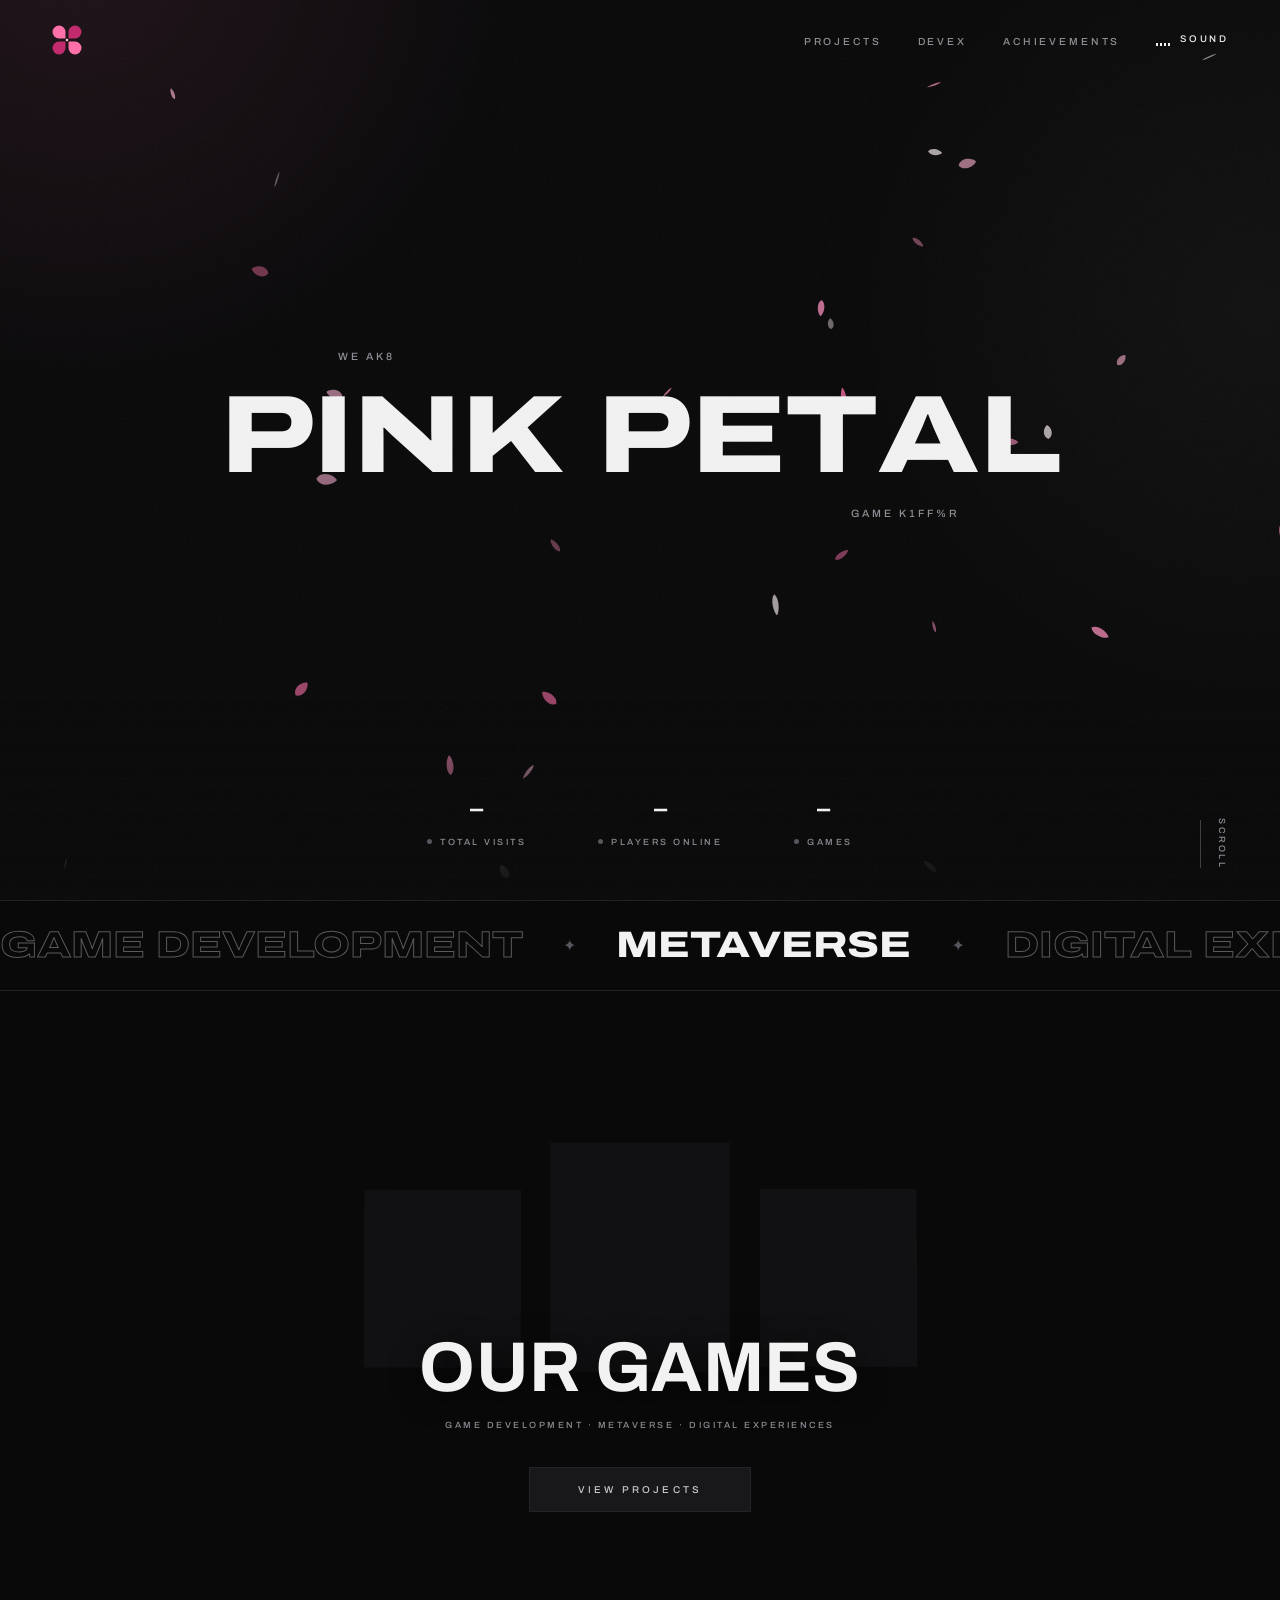
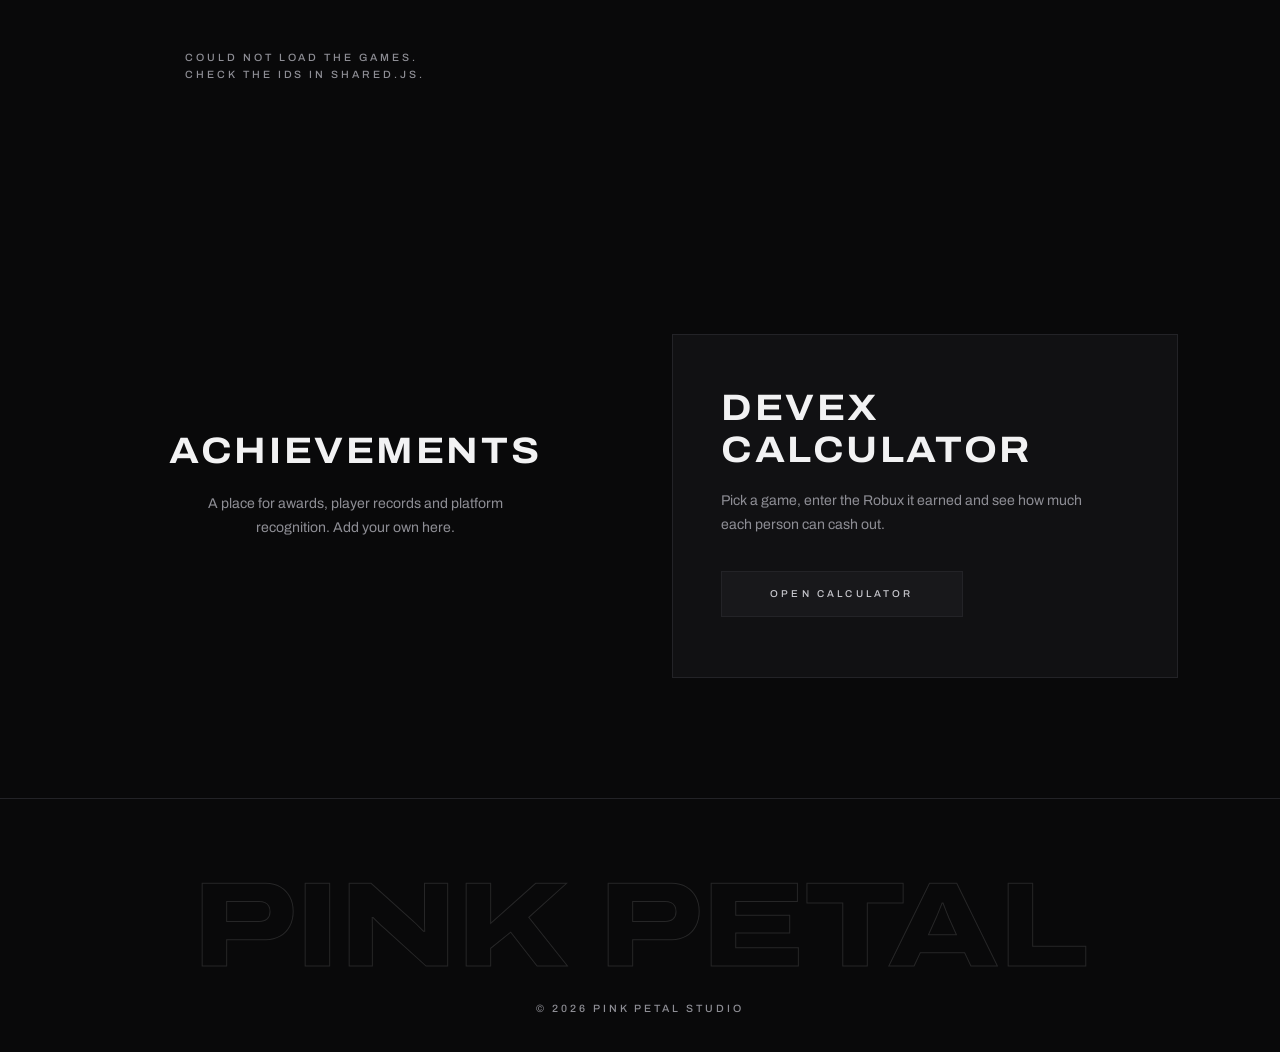
==== commit daea7ad1: "Tone colors down: dark, black and white, pink only as a small accent Keeps all the motion (petals an" ====
--- a/index.html
+++ b/index.html
@@ -13,61 +13,54 @@
 <link rel="stylesheet" href="site.css">
 <script>if(!matchMedia('(prefers-reduced-motion: reduce)').matches) document.documentElement.classList.add('motion');</script>
 <style>
-/* HERO: drifting pink / violet light, falling petals (fx.js), the big wide name */
+/* HERO: a faint drifting light, falling petals (fx.js), the big wide name */
 .hero{min-height:100vh;min-height:100svh;display:grid;place-items:center;position:relative;isolation:isolate;padding:120px 4vw 150px;overflow:hidden}
 .aurora{position:absolute;inset:0;z-index:-3;pointer-events:none}
 .aurora i{position:absolute;width:72vmax;height:72vmax;border-radius:50%}
-.aurora i:nth-child(1){left:-28vmax;top:-38vmax;background:radial-gradient(closest-side,rgba(255,111,168,.32),transparent);animation:a1 24s ease-in-out infinite alternate}
-.aurora i:nth-child(2){right:-32vmax;top:-14vmax;background:radial-gradient(closest-side,rgba(124,108,255,.26),transparent);animation:a2 29s ease-in-out infinite alternate}
-.aurora i:nth-child(3){left:12%;bottom:-52vmax;background:radial-gradient(closest-side,rgba(255,179,138,.16),transparent);animation:a3 34s ease-in-out infinite alternate}
+.aurora i:nth-child(1){left:-30vmax;top:-40vmax;background:radial-gradient(closest-side,rgba(255,111,168,.09),transparent);animation:a1 26s ease-in-out infinite alternate}
+.aurora i:nth-child(2){right:-34vmax;top:-12vmax;background:radial-gradient(closest-side,rgba(255,255,255,.035),transparent);animation:a2 32s ease-in-out infinite alternate}
 @keyframes a1{to{transform:translate(20vmax,16vmax) scale(1.15)}}
 @keyframes a2{to{transform:translate(-18vmax,20vmax) scale(.88)}}
-@keyframes a3{to{transform:translate(12vmax,-16vmax) scale(1.2)}}
 .petals{position:absolute;inset:0;width:100%;height:100%;z-index:-2;pointer-events:none}
 .hero::after{content:"";position:absolute;left:0;right:0;bottom:0;height:200px;z-index:-1;pointer-events:none;background:linear-gradient(transparent,var(--bg))}
 .name{position:relative;text-align:center}
 .name h1{font-size:clamp(2.1rem,8.6vw,9.5rem);white-space:nowrap;font-kerning:none}
 .name .pre{position:absolute;left:14%;bottom:100%;margin-bottom:1.6em}
-.name .post{position:absolute;right:12%;top:100%;margin-top:1.8em;background:var(--grad);-webkit-background-clip:text;background-clip:text;color:transparent}
+.name .post{position:absolute;right:12%;top:100%;margin-top:1.8em}
 .stats{position:absolute;left:0;right:0;bottom:48px;display:flex;justify-content:center;gap:clamp(28px,6vw,72px)}
 .stat{text-align:center}
 .stat .num{font-stretch:118%;font-weight:700;font-size:clamp(1.05rem,2vw,1.4rem);letter-spacing:.01em;font-variant-numeric:tabular-nums;white-space:nowrap}
 .stat .lbl{margin-top:4px;display:inline-flex;align-items:center;gap:8px;font-size:.56rem}
 .stat .lbl::before{content:"";width:5px;height:5px;border-radius:50%;background:var(--dim)}
-.stats.live .lbl::before{background:var(--pink);animation:pingp 2s infinite}
+.stats.live .lbl::before{background:var(--accent);animation:pingp 2s infinite}
 
 /* MARQUEE: endless strip of words, sped up or reversed by scrolling (fx.js) */
-.marquee{overflow:hidden;padding:26px 0;border-block:1px solid var(--line);background:linear-gradient(90deg,rgba(255,111,168,.06),rgba(124,108,255,.06))}
+.marquee{overflow:hidden;padding:26px 0;border-block:1px solid var(--line)}
 .track{display:flex;width:max-content}
 .grp{display:flex;align-items:center;gap:40px;padding-right:40px}
-.grp span{font-stretch:125%;font-weight:800;font-size:clamp(1.3rem,3vw,2.3rem);line-height:1;text-transform:uppercase;white-space:nowrap}
-.grp span:nth-child(4n+1){color:transparent;-webkit-text-stroke:1px rgba(242,242,243,.4)}
-.grp span:nth-child(4n+3){background:var(--grad-warm);-webkit-background-clip:text;background-clip:text;color:transparent}
-.grp i{font-style:normal;font-size:1rem;color:var(--pink)}
+.grp span{font-stretch:125%;font-weight:800;font-size:clamp(1.3rem,3vw,2.3rem);line-height:1;text-transform:uppercase;white-space:nowrap;color:var(--text)}
+.grp span:nth-child(4n+1){color:transparent;-webkit-text-stroke:1px rgba(242,242,243,.35)}
+.grp i{font-style:normal;font-size:1rem;color:var(--dim)}
 
 /* SHOWCASE: three screenshots with the big title over their bottom edge */
-.showcase{padding:150px 4vw 110px;text-align:center;background:radial-gradient(55% 45% at 50% 32%,rgba(124,108,255,.11),transparent 70%)}
+.showcase{padding:150px 4vw 110px;text-align:center}
 .collage{display:flex;justify-content:center;align-items:flex-end;gap:clamp(12px,3vw,30px);width:min(560px,86vw);margin:0 auto}
 .collage figure{margin:0;overflow:hidden;background:var(--panel);transition:box-shadow .5s}
 .collage figure:nth-child(odd){flex:0 0 28%;aspect-ratio:.88}
 .collage figure:nth-child(2){flex:0 0 32%;aspect-ratio:.78}
-.collage figure:hover{box-shadow:0 0 0 1px rgba(255,111,168,.6),0 24px 60px -18px rgba(167,139,250,.55)}
+.collage figure:hover{box-shadow:0 0 0 1px rgba(255,255,255,.35),0 24px 60px -24px rgba(0,0,0,.9)}
 .collage img{width:100%;height:100%;object-fit:cover;display:block;transition:transform 1s var(--ease)}
 .collage figure:hover img{transform:scale(1.06)}
-.big{font-stretch:100%;font-weight:700;font-size:clamp(2.1rem,5.6vw,4.4rem);letter-spacing:.005em;margin-top:-.5em;position:relative;z-index:1;
-  background:linear-gradient(180deg,#fff 30%,#ffd0e4 70%,#ddd3ff);-webkit-background-clip:text;background-clip:text;color:transparent;
-  filter:drop-shadow(0 6px 22px rgba(0,0,0,.75))}
+.big{font-stretch:100%;font-weight:700;font-size:clamp(2.1rem,5.6vw,4.4rem);letter-spacing:.005em;margin-top:-.5em;position:relative;z-index:1;text-shadow:0 4px 30px rgba(0,0,0,.7)}
 .sub{margin:16px 0 34px;font-size:.56rem}
 
 /* GAME LIST */
 .games{padding:20px 4vw 130px;max-width:1180px;margin:auto}
 
 /* ACHIEVEMENTS + DEVEX, laid out like a two-column contact screen */
-.split{display:grid;grid-template-columns:1fr 1fr;gap:5vw;align-items:center;padding:120px 8vw;max-width:1280px;margin:auto;
-  background:radial-gradient(50% 60% at 78% 50%,rgba(255,111,168,.08),transparent 70%)}
+.split{display:grid;grid-template-columns:1fr 1fr;gap:5vw;align-items:center;padding:120px 8vw;max-width:1280px;margin:auto}
 .split > div:first-child{text-align:center;display:grid;justify-items:center;gap:20px}
-.split .panel{padding:52px 48px;border-color:transparent;
-  background:linear-gradient(var(--panel),var(--panel)) padding-box,linear-gradient(140deg,rgba(255,111,168,.6),rgba(167,139,250,.3) 40%,var(--line) 75%) border-box}
+.split .panel{padding:52px 48px}
 .split .panel .lead{margin:18px 0 34px}
 .facts{display:grid;gap:18px;margin-top:22px}
 .facts b{display:block;font-weight:700;font-size:.82rem;letter-spacing:.1em;text-transform:uppercase}
@@ -77,7 +70,7 @@
 footer{padding-top:0}
 .foot-word{display:block;font-size:clamp(2.6rem,9.4vw,11rem);padding:70px 2vw 18px;white-space:nowrap;overflow:hidden;user-select:none;
   color:transparent;-webkit-text-stroke:1px rgba(242,242,243,.13);
-  background:radial-gradient(340px circle at var(--mx,-999px) var(--my,-999px),var(--pink),var(--violet) 45%,transparent 72%);
+  background:radial-gradient(340px circle at var(--mx,-999px) var(--my,-999px),#fff,rgba(255,255,255,.3) 45%,transparent 72%);
   -webkit-background-clip:text;background-clip:text}
 
 /* MOTION: fade up on load and on scroll (only when the user allows motion) */
@@ -104,7 +97,7 @@
 <a class="rail right scroll" href="#games" id="cue">Scroll</a>
 
 <header class="hero" id="top">
-  <div class="aurora" aria-hidden="true"><i></i><i></i><i></i></div>
+  <div class="aurora" aria-hidden="true"><i></i><i></i></div>
   <canvas class="petals" aria-hidden="true"></canvas>
   <div class="name">
     <span class="caps pre" data-scramble>We are</span>
--- a/site.css
+++ b/site.css
@@ -1,59 +1,50 @@
 /* ============================================================
-   Shared look of all pages: near-black base, wide display type and
-   pink → violet gradient accents (the petal colors of the logo).
+   Shared look of all pages: dark, black and white, wide display type.
+   One color only – the pink of the logo – used sparingly (logo, petals, "live" dots).
    Motion and sound live in fx.js.
    ============================================================ */
 :root{
-  --bg:#0a0a0b; --panel:#111113; --panel2:#18181b; --line:#232327; --text:#f2f2f3; --mute:#8e8e95; --dim:#55555c;
-  --pink:#ff6fa8; --violet:#a78bfa; --indigo:#7c6cff; --peach:#ffb38a;
-  --grad:linear-gradient(90deg,var(--pink),var(--violet));
-  --grad-warm:linear-gradient(90deg,var(--peach),var(--pink) 45%,var(--violet));
-  --grad-deep:linear-gradient(90deg,#d63f7e,#7357e8);    /* darker, for white text on top */
+  --bg:#09090a; --panel:#111113; --panel2:#18181b; --line:#232327; --text:#f2f2f3; --mute:#8e8e95; --dim:#55555c;
+  --accent:#ff6fa8;
   --font:'Archivo',system-ui,sans-serif;
   --ease:cubic-bezier(.2,.8,.2,1);
   color-scheme:dark;
 }
 *{box-sizing:border-box;margin:0}
-/* soft pink / violet light in the corners instead of flat black */
-html{background:
-  radial-gradient(900px 560px at 6% -4%,rgba(255,111,168,.08),transparent 65%),
-  radial-gradient(820px 620px at 104% 16%,rgba(124,108,255,.07),transparent 65%),
-  var(--bg)}
+html{background:var(--bg)}
 html.motion{scroll-behavior:smooth}
 body{font-family:var(--font);color:var(--text);line-height:1.6;-webkit-font-smoothing:antialiased}
-/* film grain over everything */
+/* film grain over everything, so the black isn't flat */
 body::after{content:"";position:fixed;inset:0;z-index:70;pointer-events:none;opacity:.045;
   background-image:url("data:image/svg+xml,%3Csvg xmlns='http://www.w3.org/2000/svg' width='180' height='180'%3E%3Cfilter id='n'%3E%3CfeTurbulence type='fractalNoise' baseFrequency='.85' numOctaves='2' stitchTiles='stitch'/%3E%3CfeColorMatrix type='saturate' values='0'/%3E%3C/filter%3E%3Crect width='100%25' height='100%25' filter='url(%23n)'/%3E%3C/svg%3E")}
-::selection{background:var(--pink);color:#0a0a0b}
+::selection{background:var(--text);color:var(--bg)}
 a{color:inherit;text-decoration:none}
-:focus-visible{outline:1px solid var(--pink);outline-offset:4px}
+:focus-visible{outline:1px solid var(--text);outline-offset:4px}
 
 /* type */
 .wide{font-family:var(--font);font-stretch:125%;font-weight:800;text-transform:uppercase;letter-spacing:-.01em;line-height:.95}
 .caps{font-size:.66rem;font-weight:500;letter-spacing:.28em;text-transform:uppercase;color:var(--mute)}
 .title{font-family:var(--font);font-stretch:112%;font-weight:700;text-transform:uppercase;letter-spacing:.07em;line-height:1.15;font-size:clamp(1.5rem,3.2vw,2.3rem)}
 .lead{color:var(--mute);font-size:.88rem;line-height:1.7;max-width:46ch}
-.grad-text{background:var(--grad);-webkit-background-clip:text;background-clip:text;color:transparent}
 
-/* heading letters that rise in one by one (fx.js, [data-split]) and the light that later sweeps over them */
+/* heading letters that rise in one by one (fx.js, [data-split]) and a chrome-like glint that later sweeps over them */
 .ch{display:inline-block;animation:ch-in 1s var(--ease) backwards;animation-delay:calc(var(--i) * 45ms + .15s)}
 @keyframes ch-in{from{opacity:0;transform:translateY(.45em) rotate(8deg) scale(.9);filter:blur(10px)}}
-.shine{background:linear-gradient(100deg,var(--text) 0 40%,#ffc2dc 46%,#d6c8ff 52%,var(--text) 58% 100%);background-size:280% 100%;background-position:100% 0;
+.shine{background:linear-gradient(100deg,var(--text) 0 42%,#8d8d95 47%,#fff 50%,#8d8d95 53%,var(--text) 58% 100%);background-size:280% 100%;background-position:100% 0;
   -webkit-background-clip:text;background-clip:text;color:transparent;animation:shine 7s ease-in-out 1.5s infinite}
 @keyframes shine{0%{background-position:100% 0}32%,100%{background-position:0 0}}
 
 /* nav */
 .nav{position:fixed;top:0;left:0;right:0;z-index:20;display:flex;justify-content:space-between;align-items:center;gap:16px;
   padding:24px 4vw;transition:background-color .3s,padding .3s}
-.nav.solid{background:rgba(10,10,11,.78);-webkit-backdrop-filter:blur(12px);backdrop-filter:blur(12px);padding-block:16px}
-.nav.solid::after{content:"";position:absolute;left:0;right:0;bottom:0;height:1px;
-  background:linear-gradient(90deg,transparent,rgba(255,111,168,.35),rgba(167,139,250,.35),transparent)}
+.nav.solid{background:rgba(9,9,10,.82);-webkit-backdrop-filter:blur(12px);backdrop-filter:blur(12px);padding-block:16px}
+.nav.solid::after{content:"";position:absolute;left:0;right:0;bottom:0;height:1px;background:var(--line)}
 .nav .mark{display:flex;align-items:center}
 .nav .mark img{width:32px;height:32px;display:block;transition:transform .9s cubic-bezier(.3,1.5,.4,1)}
 .nav .mark:hover img{transform:rotate(90deg) scale(1.08)}
 .nav ul{display:flex;align-items:center;gap:clamp(18px,3vw,36px);list-style:none;padding:0}
 .nav ul a{position:relative;display:inline-block;font-size:.64rem;font-weight:500;letter-spacing:.28em;text-transform:uppercase;color:var(--mute);transition:color .2s}
-.nav ul a::after{content:"";position:absolute;left:0;right:.28em;bottom:-6px;height:1px;background:var(--grad);
+.nav ul a::after{content:"";position:absolute;left:0;right:.28em;bottom:-6px;height:1px;background:var(--text);
   transform:scaleX(0);transform-origin:right;transition:transform .45s var(--ease)}
 .nav ul a:hover,.nav ul a[aria-current]{color:var(--text)}
 .nav ul a:hover::after,.nav ul a[aria-current]::after{transform:scaleX(1);transform-origin:left}
@@ -63,17 +54,17 @@
   font:inherit;font-size:.6rem;font-weight:500;letter-spacing:.28em;text-transform:uppercase;transition:color .2s}
 .snd:hover,.snd[aria-pressed=true]{color:var(--text)}
 .snd .eq{display:flex;align-items:flex-end;gap:2px;height:12px}
-.snd .eq i{width:2px;height:100%;background:linear-gradient(0deg,var(--pink),var(--violet));transform-origin:bottom;transform:scaleY(.25);transition:transform .3s}
+.snd .eq i{width:2px;height:100%;background:currentColor;transform-origin:bottom;transform:scaleY(.25);transition:transform .3s}
 .snd[aria-pressed=true] .eq i{animation:eq 1s ease-in-out infinite alternate}
 .snd[aria-pressed=true] .eq i:nth-child(2){animation-duration:.8s;animation-delay:-.4s}
 .snd[aria-pressed=true] .eq i:nth-child(3){animation-duration:1.15s;animation-delay:-.2s}
 .snd[aria-pressed=true] .eq i:nth-child(4){animation-duration:.9s;animation-delay:-.6s}
 @keyframes eq{from{transform:scaleY(.25)}to{transform:scaleY(1)}}
 
-/* scroll progress (fx.js) and the soft light that follows the mouse (fx.js) */
-.progress{position:fixed;top:0;left:0;right:0;height:2px;z-index:30;pointer-events:none;background:var(--grad-warm);transform-origin:left;transform:scaleX(0)}
+/* scroll progress (fx.js) and the faint light that follows the mouse (fx.js) */
+.progress{position:fixed;top:0;left:0;right:0;height:2px;z-index:30;pointer-events:none;background:rgba(242,242,243,.75);transform-origin:left;transform:scaleX(0)}
 .glow{position:fixed;left:-320px;top:-320px;width:640px;height:640px;z-index:-1;pointer-events:none;border-radius:50%;
-  background:radial-gradient(circle,rgba(255,111,168,.10),rgba(124,108,255,.06) 38%,transparent 66%);opacity:0;transition:opacity .6s}
+  background:radial-gradient(circle,rgba(255,255,255,.045),transparent 62%);opacity:0;transition:opacity .6s}
 .glow.on{opacity:1}
 
 /* "scroll" cue on the right */
@@ -82,33 +73,33 @@
 .scroll{writing-mode:vertical-rl;font-size:.56rem;font-weight:500;letter-spacing:.32em;text-transform:uppercase;color:var(--mute);
   display:flex;align-items:center;gap:14px}
 .scroll::after{content:"";width:1px;height:48px;
-  background:linear-gradient(var(--pink),var(--violet)) 0 -48px/1px 48px no-repeat,rgba(142,142,149,.45);animation:cue 2.4s var(--ease) infinite}
+  background:linear-gradient(var(--text),var(--text)) 0 -48px/1px 48px no-repeat,rgba(142,142,149,.4);animation:cue 2.4s var(--ease) infinite}
 @keyframes cue{to{background-position:0 48px}}
 .scroll:hover{color:var(--text)}
 .rail.gone{opacity:0;pointer-events:none}
 
-/* buttons (fx.js also pulls them a little toward the cursor), panels */
+/* buttons: white fill slides in on hover (fx.js also pulls them a little toward the cursor), panels */
 .btn{position:relative;isolation:isolate;overflow:hidden;display:inline-block;padding:14px 48px;background:var(--panel2);border:1px solid var(--line);color:#c9c9cf;
   font-size:.62rem;font-weight:500;letter-spacing:.32em;text-transform:uppercase;
-  transition:color .3s,border-color .3s,box-shadow .4s,translate .5s var(--ease)}
-.btn::before{content:"";position:absolute;inset:0;z-index:-1;background:var(--grad-deep);transform:scaleX(0);transform-origin:right;transition:transform .55s var(--ease)}
-.btn:hover{color:#fff;border-color:transparent;box-shadow:0 14px 34px -14px rgba(255,111,168,.6)}
+  transition:color .35s,border-color .35s,translate .5s var(--ease)}
+.btn::before{content:"";position:absolute;inset:0;z-index:-1;background:var(--text);transform:scaleX(0);transform-origin:right;transition:transform .55s var(--ease)}
+.btn:hover{color:var(--bg);border-color:var(--text)}
 .btn:hover::before{transform:scaleX(1);transform-origin:left}
 .panel{background:var(--panel);border:1px solid var(--line)}
 
-/* game cards: tilt toward the cursor and a gradient rim + light under it (fx.js sets --mx / --my) */
+/* game cards: tilt toward the cursor, a white rim + light under it (fx.js sets --mx / --my) */
 .gl{display:grid;grid-template-columns:repeat(auto-fill,minmax(230px,290px));justify-content:center;gap:20px}
 .gcard{--mx:50%;--my:50%;position:relative;display:block;background:var(--panel);border:1px solid var(--line);
   transition:border-color .3s,box-shadow .4s,transform .6s var(--ease)}
-.gcard:hover{border-color:transparent;box-shadow:0 30px 60px -30px rgba(255,111,168,.45);transition:border-color .3s,box-shadow .4s,transform .15s ease-out}
+.gcard:hover{border-color:transparent;box-shadow:0 30px 60px -28px rgba(0,0,0,.9);transition:border-color .3s,box-shadow .4s,transform .15s ease-out}
 .gcard::before{content:"";position:absolute;inset:-1px;z-index:2;padding:1px;pointer-events:none;opacity:0;transition:opacity .35s;
-  background:radial-gradient(240px circle at var(--mx) var(--my),var(--pink),var(--violet) 45%,rgba(255,255,255,.08) 75%);
+  background:radial-gradient(240px circle at var(--mx) var(--my),rgba(255,255,255,.8),rgba(255,255,255,.14) 60%,rgba(255,255,255,.07) 80%);
   -webkit-mask:linear-gradient(#000 0 0) content-box,linear-gradient(#000 0 0);-webkit-mask-composite:xor;
   mask:linear-gradient(#000 0 0) content-box exclude,linear-gradient(#000 0 0)}
 .gcard:hover::before{opacity:1}
 .gcard .img{position:relative;aspect-ratio:1;overflow:hidden;background:var(--panel2)}
 .gcard .img::after{content:"";position:absolute;inset:0;pointer-events:none;opacity:0;transition:opacity .35s;
-  background:radial-gradient(360px circle at var(--mx) var(--my),rgba(255,255,255,.18),transparent 45%)}
+  background:radial-gradient(360px circle at var(--mx) var(--my),rgba(255,255,255,.16),transparent 45%)}
 .gcard:hover .img::after{opacity:1}
 .gcard .img img{position:absolute;inset:0;width:100%;height:100%;object-fit:cover;transition:transform .7s var(--ease)}
 .gcard:hover .img img{transform:scale(1.05)}
@@ -118,12 +109,11 @@
 .gcard .meta b{color:var(--text);font-weight:600;letter-spacing:.06em}
 .ph{position:absolute;inset:0;display:grid;place-items:center}
 .ph img{position:static!important;width:30%!important;height:auto!important;opacity:.25;filter:none!important;transform:none!important}
-.gcard .live{width:6px;height:6px;border-radius:50%;background:var(--pink);display:inline-block;margin-right:7px;vertical-align:middle;animation:pingp 2s infinite}
+.gcard .live{width:6px;height:6px;border-radius:50%;background:var(--accent);display:inline-block;margin-right:7px;vertical-align:middle;animation:pingp 2s infinite}
 @keyframes ping{0%{box-shadow:0 0 0 0 rgba(242,242,243,.45)}70%,100%{box-shadow:0 0 0 7px rgba(242,242,243,0)}}
-@keyframes pingp{0%{box-shadow:0 0 0 0 rgba(255,111,168,.6)}70%,100%{box-shadow:0 0 0 7px rgba(255,111,168,0)}}
+@keyframes pingp{0%{box-shadow:0 0 0 0 rgba(255,111,168,.55)}70%,100%{box-shadow:0 0 0 7px rgba(255,111,168,0)}}
 
-footer{text-align:center;padding:34px 4vw;border-top:1px solid;
-  border-image:linear-gradient(90deg,transparent,rgba(255,111,168,.4),rgba(167,139,250,.4),transparent) 1}
+footer{text-align:center;padding:34px 4vw;border-top:1px solid var(--line)}
 
 /* page-to-page crossfade (browsers that support cross-document view transitions) */
 @media (prefers-reduced-motion:no-preference){
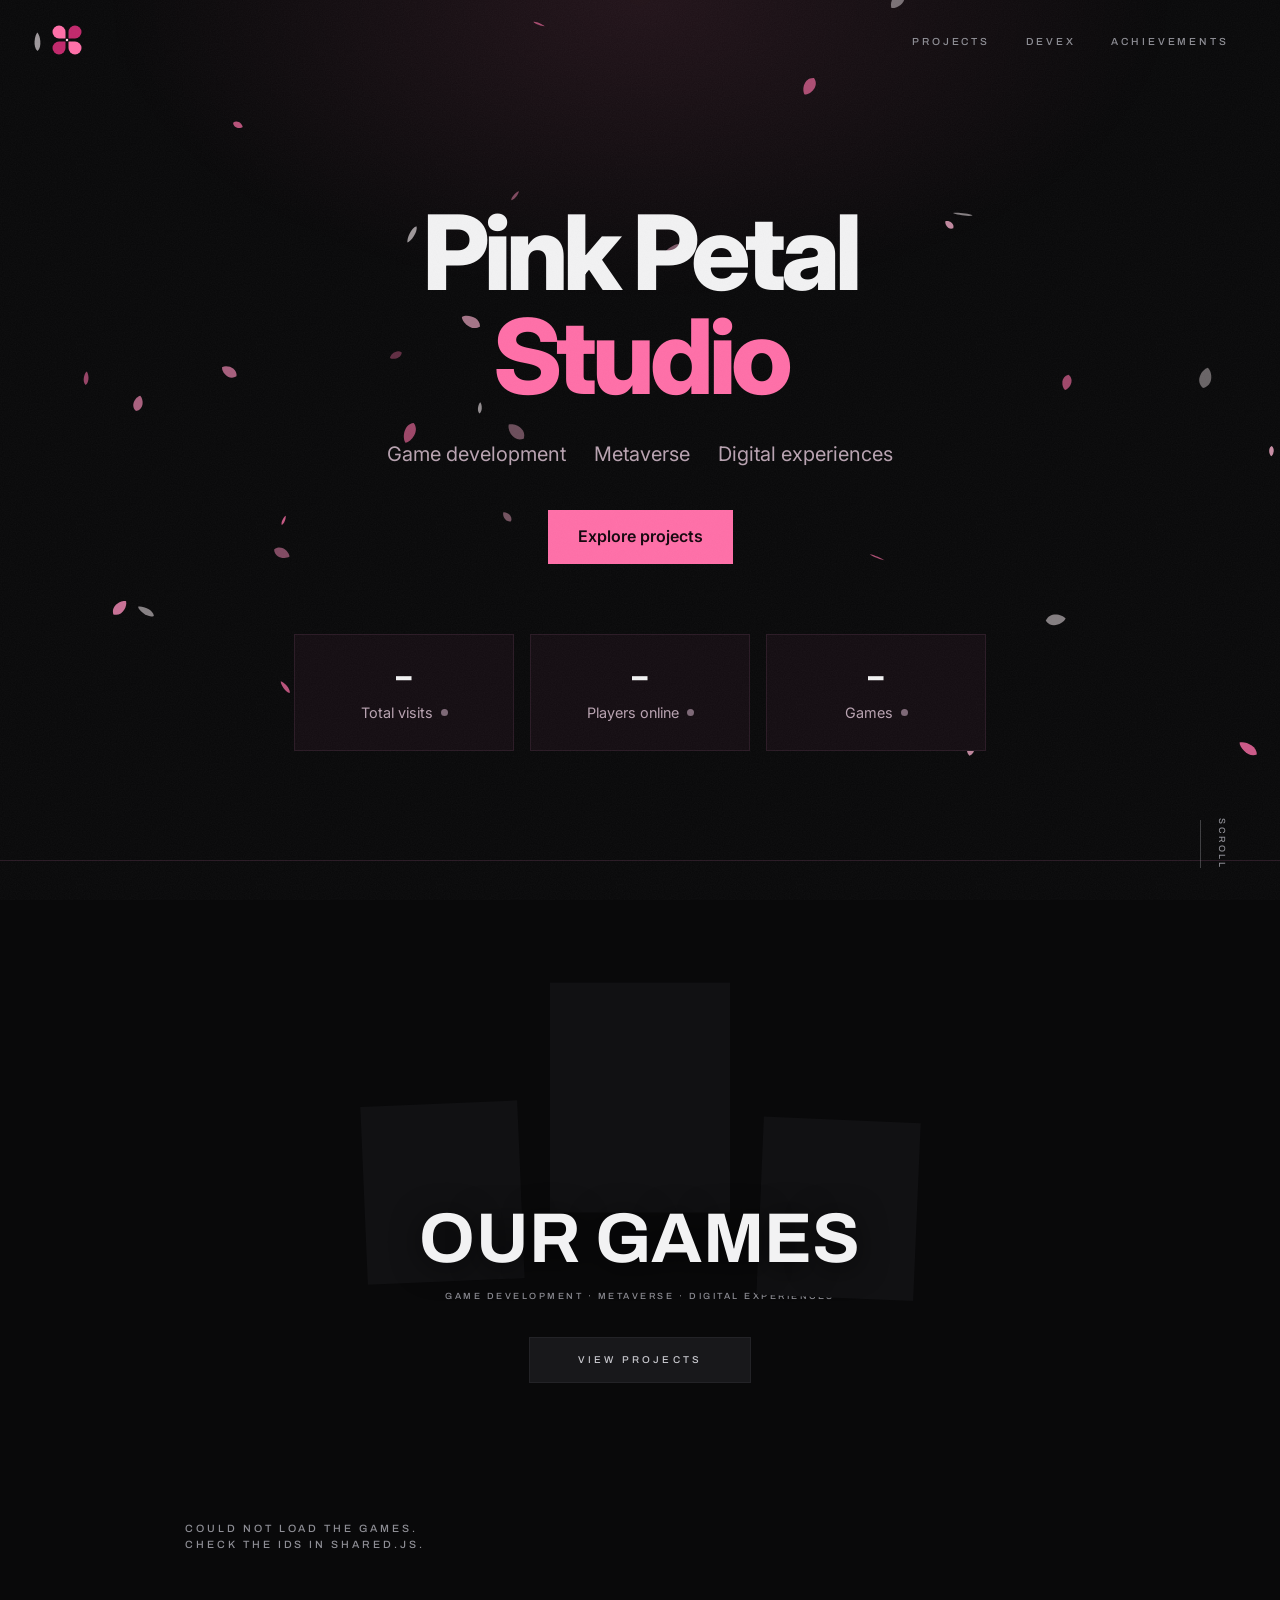
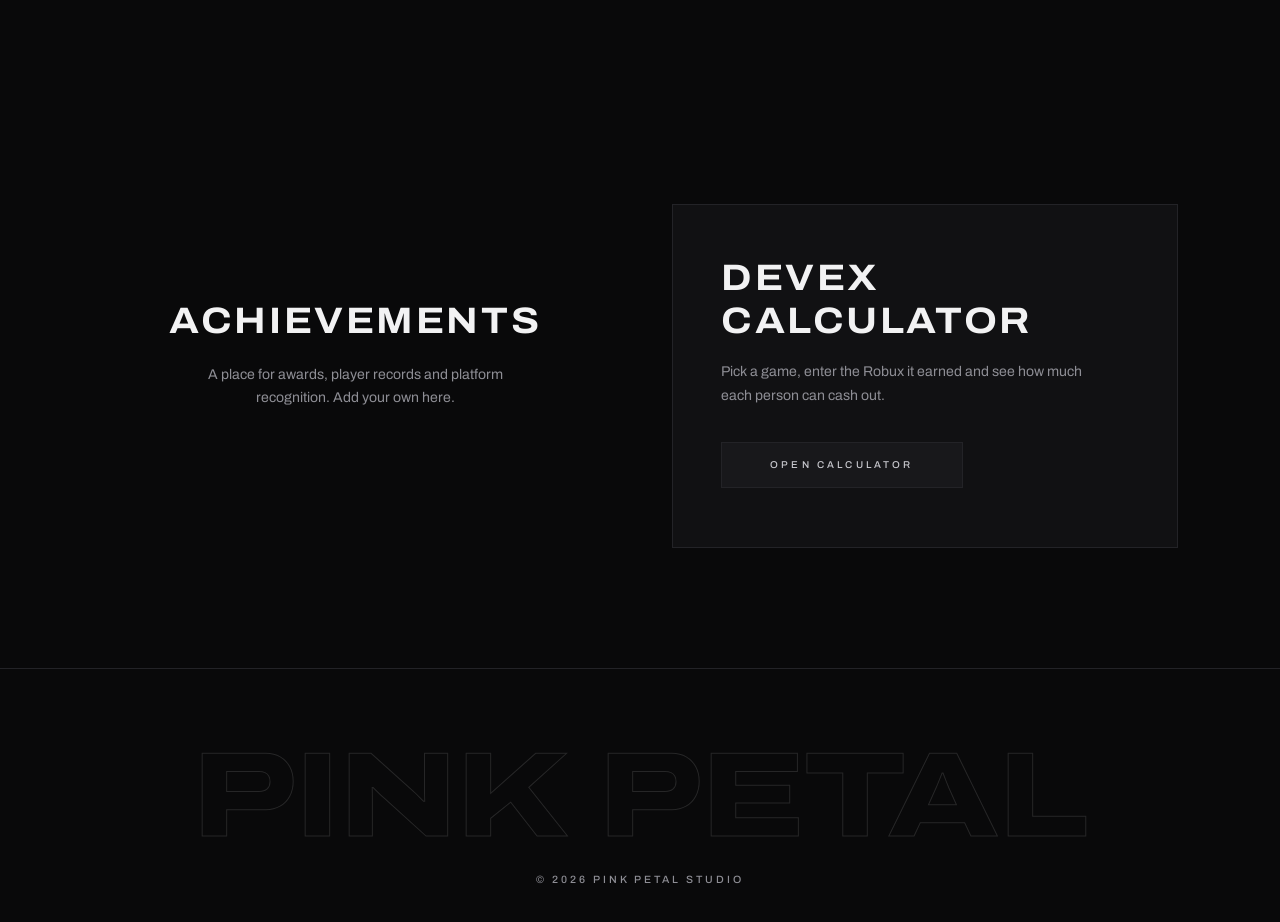
==== commit 2becb27b: "Bring back the original landing hero, keep the petals, drop sound and marquee - index.html: the firs" ====
--- a/index.html
+++ b/index.html
@@ -9,38 +9,26 @@
 <link rel="alternate icon" type="image/png" href="favicon.png">
 <link rel="preconnect" href="https://fonts.googleapis.com">
 <link rel="preconnect" href="https://fonts.gstatic.com" crossorigin>
-<link href="https://fonts.googleapis.com/css2?family=Archivo:wdth,wght@100..125,400..800&display=swap" rel="stylesheet">
+<link href="https://fonts.googleapis.com/css2?family=Archivo:wdth,wght@100..125,400..800&family=Inter:wght@400;600;800&display=swap" rel="stylesheet">
 <link rel="stylesheet" href="site.css">
 <script>if(!matchMedia('(prefers-reduced-motion: reduce)').matches) document.documentElement.classList.add('motion');</script>
 <style>
-/* HERO: a faint drifting light, falling petals (fx.js), the big wide name */
-.hero{min-height:100vh;min-height:100svh;display:grid;place-items:center;position:relative;isolation:isolate;padding:120px 4vw 150px;overflow:hidden}
-.aurora{position:absolute;inset:0;z-index:-3;pointer-events:none}
-.aurora i{position:absolute;width:72vmax;height:72vmax;border-radius:50%}
-.aurora i:nth-child(1){left:-30vmax;top:-40vmax;background:radial-gradient(closest-side,rgba(255,111,168,.09),transparent);animation:a1 26s ease-in-out infinite alternate}
-.aurora i:nth-child(2){right:-34vmax;top:-12vmax;background:radial-gradient(closest-side,rgba(255,255,255,.035),transparent);animation:a2 32s ease-in-out infinite alternate}
-@keyframes a1{to{transform:translate(20vmax,16vmax) scale(1.15)}}
-@keyframes a2{to{transform:translate(-18vmax,20vmax) scale(.88)}}
-.petals{position:absolute;inset:0;width:100%;height:100%;z-index:-2;pointer-events:none}
-.hero::after{content:"";position:absolute;left:0;right:0;bottom:0;height:200px;z-index:-1;pointer-events:none;background:linear-gradient(transparent,var(--bg))}
-.name{position:relative;text-align:center}
-.name h1{font-size:clamp(2.1rem,8.6vw,9.5rem);white-space:nowrap;font-kerning:none}
-.name .pre{position:absolute;left:14%;bottom:100%;margin-bottom:1.6em}
-.name .post{position:absolute;right:12%;top:100%;margin-top:1.8em}
-.stats{position:absolute;left:0;right:0;bottom:48px;display:flex;justify-content:center;gap:clamp(28px,6vw,72px)}
-.stat{text-align:center}
-.stat .num{font-stretch:118%;font-weight:700;font-size:clamp(1.05rem,2vw,1.4rem);letter-spacing:.01em;font-variant-numeric:tabular-nums;white-space:nowrap}
-.stat .lbl{margin-top:4px;display:inline-flex;align-items:center;gap:8px;font-size:.56rem}
-.stat .lbl::before{content:"";width:5px;height:5px;border-radius:50%;background:var(--dim)}
-.stats.live .lbl::before{background:var(--accent);animation:pingp 2s infinite}
-
-/* MARQUEE: endless strip of words, sped up or reversed by scrolling (fx.js) */
-.marquee{overflow:hidden;padding:26px 0;border-block:1px solid var(--line)}
-.track{display:flex;width:max-content}
-.grp{display:flex;align-items:center;gap:40px;padding-right:40px}
-.grp span{font-stretch:125%;font-weight:800;font-size:clamp(1.3rem,3vw,2.3rem);line-height:1;text-transform:uppercase;white-space:nowrap;color:var(--text)}
-.grp span:nth-child(4n+1){color:transparent;-webkit-text-stroke:1px rgba(242,242,243,.35)}
-.grp i{font-style:normal;font-size:1rem;color:var(--dim)}
+/* HERO: the original landing (Pink Petal Studio, tags, button, three stat cards) with falling petals behind it (fx.js) */
+.hero{--card:#140d12;--hline:#2a1a25;--hmute:#b9a3b1;--hdim:#7d6876;
+  position:relative;isolation:isolate;overflow:hidden;text-align:center;padding:200px 5vw 110px;border-bottom:1px solid var(--hline);
+  font-family:'Inter',system-ui,sans-serif;background:radial-gradient(ellipse 60% 50% at 50% 0%,rgba(255,111,168,.10),transparent 70%)}
+.petals{position:absolute;inset:0;width:100%;height:100%;z-index:-1;pointer-events:none}
+.hero h1{font-weight:800;font-size:clamp(2.8rem,9vw,6.5rem);line-height:1;letter-spacing:-.05em}
+.hero h1 span{display:block;color:var(--accent)}
+.tags{margin:30px 0 40px;font-size:clamp(1rem,2vw,1.25rem);color:var(--hmute);display:flex;gap:10px 28px;justify-content:center;flex-wrap:wrap}
+.cta{display:inline-block;padding:14px 30px;font-weight:600;background:var(--accent);color:#14060d;transition:background-color .2s,transform .2s var(--ease)}
+.cta:hover{background:#ff8bb9;transform:translateY(-2px)}
+.stats{display:grid;grid-template-columns:repeat(3,minmax(0,220px));justify-content:center;gap:16px;margin-top:70px}
+.stat{min-width:0;padding:24px 12px;background:var(--card);border:1px solid var(--hline);text-align:center;container-type:inline-size}
+.stat .num{font-weight:800;font-size:clamp(1.4rem,16cqi,2.6rem);line-height:1.1;letter-spacing:-.03em;font-variant-numeric:tabular-nums;white-space:nowrap}
+.stat .lbl{margin-top:8px;font-size:.9rem;color:var(--hmute);display:inline-flex;align-items:center;gap:8px}
+.stat .lbl::after{content:"";width:7px;height:7px;border-radius:50%;background:var(--hdim)}
+.stats.live .lbl::after{background:var(--accent);animation:pingp 2s infinite}
 
 /* SHOWCASE: three screenshots with the big title over their bottom edge */
 .showcase{padding:150px 4vw 110px;text-align:center}
@@ -75,14 +63,16 @@
 
 /* MOTION: fade up on load and on scroll (only when the user allows motion) */
 @keyframes up{from{opacity:0;transform:translateY(18px)}}
-.motion .name .pre,.motion .name .post{animation:up .9s var(--ease) .8s backwards}
-.motion .stats{animation:up .9s var(--ease) 1.1s backwards}
+.motion .hero h1,.motion .tags,.motion .hero .cta,.motion .stats{animation:up .8s var(--ease) backwards}
+.motion .tags{animation-delay:.12s}
+.motion .hero .cta{animation-delay:.24s}
+.motion .stats{animation-delay:.36s}
 .motion .reveal > *{opacity:0}
 .motion .reveal.shown > *{opacity:1;animation:rise .9s var(--ease) backwards;animation-delay:calc(var(--d,0) * 110ms)}
 @keyframes rise{from{opacity:0;transform:translateY(40px)}}
 
 @media (max-width:800px){.split{grid-template-columns:1fr;padding:90px 6vw}.split .panel{padding:40px 28px}}
-@media (max-width:640px){.name h1{font-size:10.8vw}.stats{gap:22px;bottom:36px}.name .pre{left:4%}.name .post{right:4%}.showcase{padding-top:110px}.marquee{padding:18px 0}}
+@media (max-width:640px){.hero{padding-top:150px}.stats{grid-template-columns:repeat(3,1fr);gap:8px}.stat{padding:16px 4px}.stat .lbl{font-size:.72rem;gap:5px}.showcase{padding-top:110px}}
 </style>
 </head>
 <body>
@@ -97,23 +87,18 @@
 <a class="rail right scroll" href="#games" id="cue">Scroll</a>
 
 <header class="hero" id="top">
-  <div class="aurora" aria-hidden="true"><i></i><i></i></div>
   <canvas class="petals" aria-hidden="true"></canvas>
-  <div class="name">
-    <span class="caps pre" data-scramble>We are</span>
-    <h1 class="wide" data-split>Pink Petal</h1>
-    <span class="caps post" data-scramble>Game studio</span>
-  </div>
+  <h1>Pink Petal <span>Studio</span></h1>
+  <p class="tags"><span>Game development</span><span>Metaverse</span><span>Digital experiences</span></p>
+  <a class="cta" href="#games">Explore projects</a>
 
   <!-- STATS: values are filled in by the API (see CONFIG in shared.js) -->
   <div class="stats" id="stats" aria-live="polite">
-    <div class="stat" data-key="totalVisits"><div class="num">–</div><div class="caps lbl">Total visits</div></div>
-    <div class="stat" data-key="playersOnline"><div class="num">–</div><div class="caps lbl">Players online</div></div>
-    <div class="stat" data-key="games"><div class="num">–</div><div class="caps lbl">Games</div></div>
+    <div class="stat" data-key="totalVisits"><div class="num">–</div><div class="lbl">Total visits</div></div>
+    <div class="stat" data-key="playersOnline"><div class="num">–</div><div class="lbl">Players online</div></div>
+    <div class="stat" data-key="games"><div class="num">–</div><div class="lbl">Games</div></div>
   </div>
 </header>
-
-<div class="marquee" aria-hidden="true"><div class="track" id="marquee"><div class="grp"><span>Game development</span><i>✦</i><span>Metaverse</span><i>✦</i><span>Digital experiences</span><i>✦</i></div></div></div>
 
 <section class="showcase reveal" id="games">
   <div class="collage" id="collage" aria-hidden="true"><figure></figure><figure></figure><figure></figure></div>
@@ -177,16 +162,12 @@
   lastGamesHtml = html;
   document.getElementById('gameList').innerHTML = html;
 }
-// marquee words: the tag line first, the game names join once they load
-const TAGS = ['Game development', 'Metaverse', 'Digital experiences'];
-window.PPFX?.marquee(document.getElementById('marquee'), TAGS);
-// once: each game's launch date, game names in the marquee
+// once: each game's launch date
 let extrasDone = false;
 function renderExtras(games){
   if(extrasDone) return; extrasDone = true;
   const day = d => new Date(d).toLocaleDateString('en-US',{day:'numeric',month:'short',year:'numeric'});
   document.getElementById('facts').innerHTML = games.map(g => `<div><b>${esc(g.name)}</b><span>Created ${day(g.created)} · ${fmt(g.visits)} visits</span></div>`).join('');
-  window.PPFX?.marquee(document.getElementById('marquee'), [...TAGS, ...games.map(g => g.name)]);
 }
 // once: three screenshots for the showcase, taken in turn from each game (icons as a fallback)
 let collageDone = false;
@@ -249,7 +230,7 @@
 
   /* hero content drifts up and fades as you scroll past it; the three screenshots move at different speeds */
   const hero = document.querySelector('.hero'), showcase = document.getElementById('games');
-  const layers = [['.name', .3], ['.stats', .12]].map(([q, k]) => [document.querySelector(q), k]);
+  const layers = [['.hero h1', .35], ['.tags', .25], ['.hero .cta', .18], ['.stats', .1]].map(([q, k]) => [document.querySelector(q), k]);
   const figs = [...document.querySelectorAll('#collage figure')], drift = [50, -35, 70];
   let ticking = false;
   function onScroll(){
--- a/site.css
+++ b/site.css
@@ -1,7 +1,7 @@
 /* ============================================================
    Shared look of all pages: dark, black and white, wide display type.
-   One color only – the pink of the logo – used sparingly (logo, petals, "live" dots).
-   Motion and sound live in fx.js.
+   One color only – the pink of the logo – used sparingly (logo, petals, "live" dots, the home page hero).
+   Motion lives in fx.js.
    ============================================================ */
 :root{
   --bg:#09090a; --panel:#111113; --panel2:#18181b; --line:#232327; --text:#f2f2f3; --mute:#8e8e95; --dim:#55555c;
@@ -27,9 +27,7 @@
 .title{font-family:var(--font);font-stretch:112%;font-weight:700;text-transform:uppercase;letter-spacing:.07em;line-height:1.15;font-size:clamp(1.5rem,3.2vw,2.3rem)}
 .lead{color:var(--mute);font-size:.88rem;line-height:1.7;max-width:46ch}
 
-/* heading letters that rise in one by one (fx.js, [data-split]) and a chrome-like glint that later sweeps over them */
-.ch{display:inline-block;animation:ch-in 1s var(--ease) backwards;animation-delay:calc(var(--i) * 45ms + .15s)}
-@keyframes ch-in{from{opacity:0;transform:translateY(.45em) rotate(8deg) scale(.9);filter:blur(10px)}}
+/* a chrome-like glint that sweeps over a heading every few seconds */
 .shine{background:linear-gradient(100deg,var(--text) 0 42%,#8d8d95 47%,#fff 50%,#8d8d95 53%,var(--text) 58% 100%);background-size:280% 100%;background-position:100% 0;
   -webkit-background-clip:text;background-clip:text;color:transparent;animation:shine 7s ease-in-out 1.5s infinite}
 @keyframes shine{0%{background-position:100% 0}32%,100%{background-position:0 0}}
@@ -48,18 +46,6 @@
   transform:scaleX(0);transform-origin:right;transition:transform .45s var(--ease)}
 .nav ul a:hover,.nav ul a[aria-current]{color:var(--text)}
 .nav ul a:hover::after,.nav ul a[aria-current]::after{transform:scaleX(1);transform-origin:left}
-
-/* sound switch (added to the nav by fx.js): little equalizer bars that dance while sound is on */
-.snd{display:flex;align-items:center;gap:10px;background:none;border:0;padding:6px 0;cursor:pointer;color:var(--mute);
-  font:inherit;font-size:.6rem;font-weight:500;letter-spacing:.28em;text-transform:uppercase;transition:color .2s}
-.snd:hover,.snd[aria-pressed=true]{color:var(--text)}
-.snd .eq{display:flex;align-items:flex-end;gap:2px;height:12px}
-.snd .eq i{width:2px;height:100%;background:currentColor;transform-origin:bottom;transform:scaleY(.25);transition:transform .3s}
-.snd[aria-pressed=true] .eq i{animation:eq 1s ease-in-out infinite alternate}
-.snd[aria-pressed=true] .eq i:nth-child(2){animation-duration:.8s;animation-delay:-.4s}
-.snd[aria-pressed=true] .eq i:nth-child(3){animation-duration:1.15s;animation-delay:-.2s}
-.snd[aria-pressed=true] .eq i:nth-child(4){animation-duration:.9s;animation-delay:-.6s}
-@keyframes eq{from{transform:scaleY(.25)}to{transform:scaleY(1)}}
 
 /* scroll progress (fx.js) and the faint light that follows the mouse (fx.js) */
 .progress{position:fixed;top:0;left:0;right:0;height:2px;z-index:30;pointer-events:none;background:rgba(242,242,243,.75);transform-origin:left;transform:scaleX(0)}
@@ -131,7 +117,6 @@
   .rail{display:none}
   .nav ul{gap:14px}
   .nav ul a{letter-spacing:.16em;font-size:.58rem}
-  .snd .lbl{display:none}
   .gl{grid-template-columns:minmax(0,340px)}
 }
 @media (hover:none){.glow{display:none}}
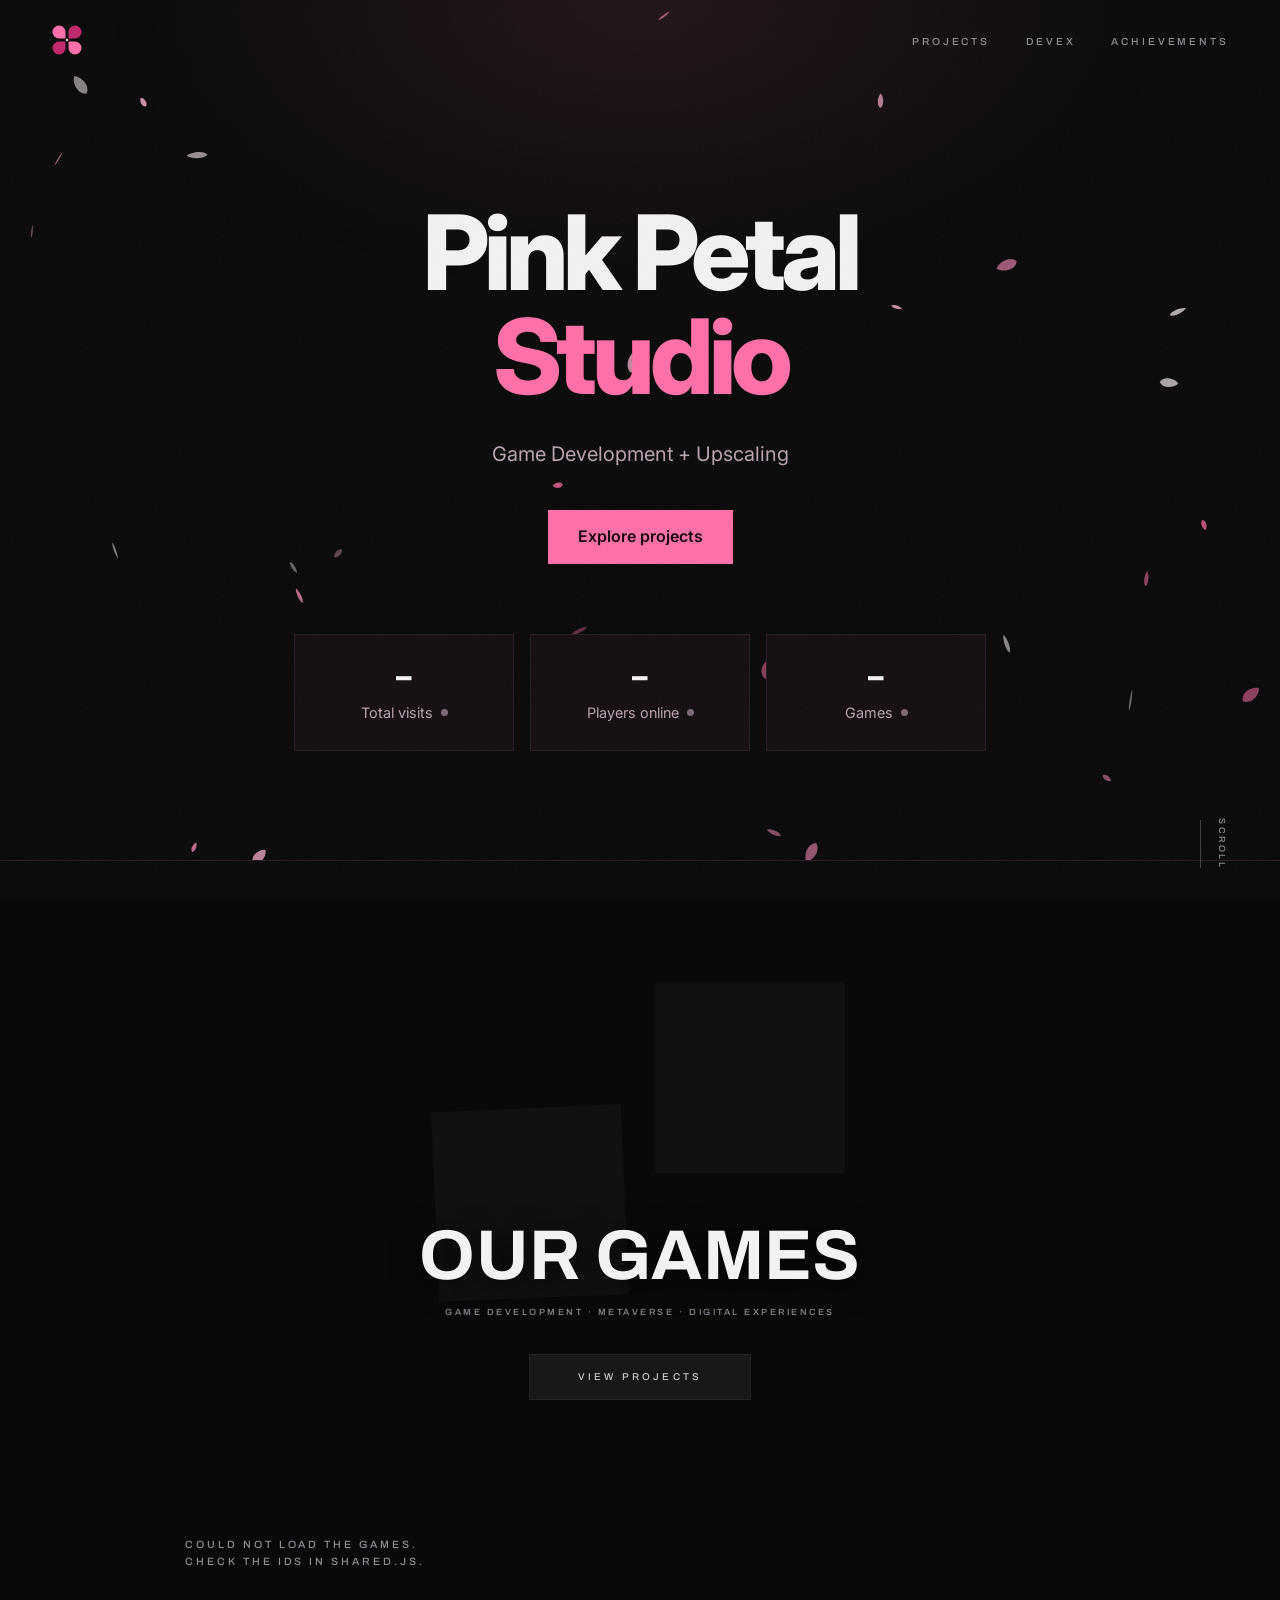
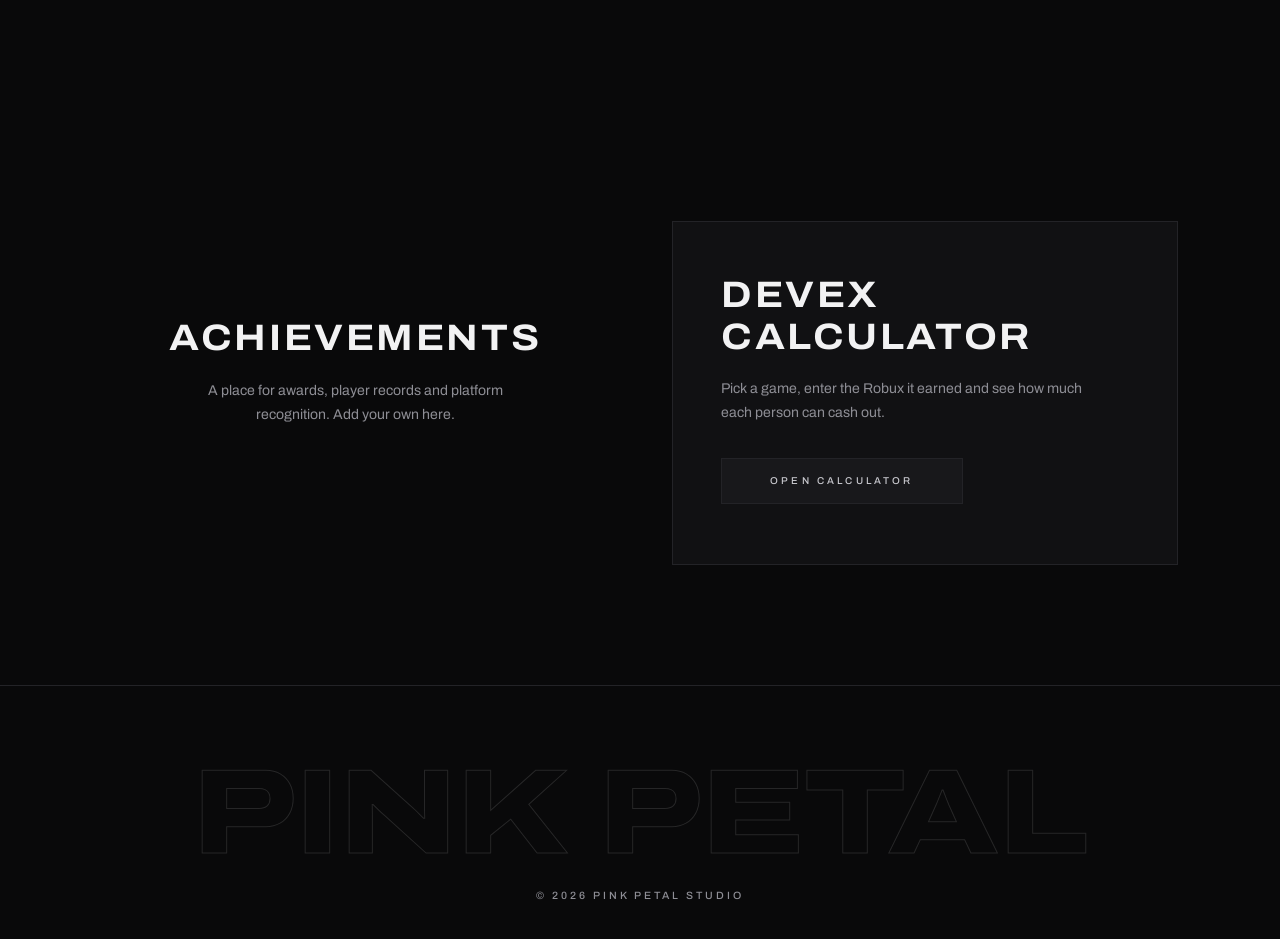
==== commit 4fb2eb29: "Hero tagline, icon collage, green online dots - hero: "Game Development + Upscaling" in place of the" ====
--- a/index.html
+++ b/index.html
@@ -20,7 +20,7 @@
 .petals{position:absolute;inset:0;width:100%;height:100%;z-index:-1;pointer-events:none}
 .hero h1{font-weight:800;font-size:clamp(2.8rem,9vw,6.5rem);line-height:1;letter-spacing:-.05em}
 .hero h1 span{display:block;color:var(--accent)}
-.tags{margin:30px 0 40px;font-size:clamp(1rem,2vw,1.25rem);color:var(--hmute);display:flex;gap:10px 28px;justify-content:center;flex-wrap:wrap}
+.tags{margin:30px 0 40px;font-size:clamp(1rem,2vw,1.25rem);color:var(--hmute)}
 .cta{display:inline-block;padding:14px 30px;font-weight:600;background:var(--accent);color:#14060d;transition:background-color .2s,transform .2s var(--ease)}
 .cta:hover{background:#ff8bb9;transform:translateY(-2px)}
 .stats{display:grid;grid-template-columns:repeat(3,minmax(0,220px));justify-content:center;gap:16px;margin-top:70px}
@@ -28,14 +28,13 @@
 .stat .num{font-weight:800;font-size:clamp(1.4rem,16cqi,2.6rem);line-height:1.1;letter-spacing:-.03em;font-variant-numeric:tabular-nums;white-space:nowrap}
 .stat .lbl{margin-top:8px;font-size:.9rem;color:var(--hmute);display:inline-flex;align-items:center;gap:8px}
 .stat .lbl::after{content:"";width:7px;height:7px;border-radius:50%;background:var(--hdim)}
-.stats.live .lbl::after{background:var(--accent);animation:pingp 2s infinite}
+.stats.live .lbl::after{background:var(--live);animation:pingg 2s infinite}
 
 /* SHOWCASE: three screenshots with the big title over their bottom edge */
 .showcase{padding:150px 4vw 110px;text-align:center}
 .collage{display:flex;justify-content:center;align-items:flex-end;gap:clamp(12px,3vw,30px);width:min(560px,86vw);margin:0 auto}
-.collage figure{margin:0;overflow:hidden;background:var(--panel);transition:box-shadow .5s}
-.collage figure:nth-child(odd){flex:0 0 28%;aspect-ratio:.88}
-.collage figure:nth-child(2){flex:0 0 32%;aspect-ratio:.78}
+.collage figure{margin:0;overflow:hidden;background:var(--panel);transition:box-shadow .5s;flex:0 1 34%;aspect-ratio:1}
+.collage figure:nth-child(even){margin-bottom:10%}
 .collage figure:hover{box-shadow:0 0 0 1px rgba(255,255,255,.35),0 24px 60px -24px rgba(0,0,0,.9)}
 .collage img{width:100%;height:100%;object-fit:cover;display:block;transition:transform 1s var(--ease)}
 .collage figure:hover img{transform:scale(1.06)}
@@ -89,7 +88,7 @@
 <header class="hero" id="top">
   <canvas class="petals" aria-hidden="true"></canvas>
   <h1>Pink Petal <span>Studio</span></h1>
-  <p class="tags"><span>Game development</span><span>Metaverse</span><span>Digital experiences</span></p>
+  <p class="tags">Game Development + Upscaling</p>
   <a class="cta" href="#games">Explore projects</a>
 
   <!-- STATS: values are filled in by the API (see CONFIG in shared.js) -->
@@ -101,7 +100,7 @@
 </header>
 
 <section class="showcase reveal" id="games">
-  <div class="collage" id="collage" aria-hidden="true"><figure></figure><figure></figure><figure></figure></div>
+  <div class="collage" id="collage" aria-hidden="true"></div>
   <h2 class="wide big">Our games</h2>
   <p class="caps sub">Game development · Metaverse · Digital experiences</p>
   <a class="btn" href="#list">View projects</a>
@@ -169,18 +168,17 @@
   const day = d => new Date(d).toLocaleDateString('en-US',{day:'numeric',month:'short',year:'numeric'});
   document.getElementById('facts').innerHTML = games.map(g => `<div><b>${esc(g.name)}</b><span>Created ${day(g.created)} · ${fmt(g.visits)} visits</span></div>`).join('');
 }
-// once: three screenshots for the showcase, taken in turn from each game (icons as a fallback)
+// showcase: one icon per game (up to 4); empty frames now so the layout doesn't jump when they load
+document.getElementById('collage').innerHTML = CONFIG.games.slice(0, 4).map(() => '<figure></figure>').join('');
 let collageDone = false;
-async function renderCollage(games){
+function renderCollage(games){
   if(collageDone) return;
-  let shots = [];
-  try{ shots = await fetchShots(games.map(g => g.id)); }catch(e){ console.warn('Could not fetch screenshots:', e); }
-  const pics = [];
-  for(let i = 0; i < 3 && pics.length < 3; i++) shots.forEach(s => { if(s[i] && pics.length < 3) pics.push(s[i]); });
-  games.forEach(g => { if(g.icon && pics.length < 3) pics.push(g.icon); });
-  if(!pics.length) return;                    // try again on the next refresh
+  const icons = games.map(g => g.icon).filter(Boolean);
+  if(!icons.length) return;                   // try again on the next refresh
   collageDone = true;
-  document.querySelectorAll('#collage figure').forEach((f, i) => { if(pics[i]) f.innerHTML = `<img src="${esc(pics[i])}" alt="" loading="lazy">`; });
+  document.querySelectorAll('#collage figure').forEach((f, i) => {
+    if(icons[i]) f.innerHTML = `<img src="${esc(icons[i])}" alt="" loading="lazy">`; else f.remove();
+  });
 }
 async function loadStats(){
   const box = document.getElementById('stats');
@@ -231,7 +229,7 @@
   /* hero content drifts up and fades as you scroll past it; the three screenshots move at different speeds */
   const hero = document.querySelector('.hero'), showcase = document.getElementById('games');
   const layers = [['.hero h1', .35], ['.tags', .25], ['.hero .cta', .18], ['.stats', .1]].map(([q, k]) => [document.querySelector(q), k]);
-  const figs = [...document.querySelectorAll('#collage figure')], drift = [50, -35, 70];
+  const figs = [...document.querySelectorAll('#collage figure')], drift = [50, -35, 70, -20];
   let ticking = false;
   function onScroll(){
     ticking = false;
--- a/site.css
+++ b/site.css
@@ -1,11 +1,12 @@
 /* ============================================================
    Shared look of all pages: dark, black and white, wide display type.
-   One color only – the pink of the logo – used sparingly (logo, petals, "live" dots, the home page hero).
+   Color is used sparingly: the pink of the logo (logo, petals, the home page hero) and green "online" dots.
    Motion lives in fx.js.
    ============================================================ */
 :root{
   --bg:#09090a; --panel:#111113; --panel2:#18181b; --line:#232327; --text:#f2f2f3; --mute:#8e8e95; --dim:#55555c;
   --accent:#ff6fa8;
+  --live:#4ade80;                                /* green "online" dots */
   --font:'Archivo',system-ui,sans-serif;
   --ease:cubic-bezier(.2,.8,.2,1);
   color-scheme:dark;
@@ -95,9 +96,9 @@
 .gcard .meta b{color:var(--text);font-weight:600;letter-spacing:.06em}
 .ph{position:absolute;inset:0;display:grid;place-items:center}
 .ph img{position:static!important;width:30%!important;height:auto!important;opacity:.25;filter:none!important;transform:none!important}
-.gcard .live{width:6px;height:6px;border-radius:50%;background:var(--accent);display:inline-block;margin-right:7px;vertical-align:middle;animation:pingp 2s infinite}
+.gcard .live{width:6px;height:6px;border-radius:50%;background:var(--live);display:inline-block;margin-right:7px;vertical-align:middle;animation:pingg 2s infinite}
 @keyframes ping{0%{box-shadow:0 0 0 0 rgba(242,242,243,.45)}70%,100%{box-shadow:0 0 0 7px rgba(242,242,243,0)}}
-@keyframes pingp{0%{box-shadow:0 0 0 0 rgba(255,111,168,.55)}70%,100%{box-shadow:0 0 0 7px rgba(255,111,168,0)}}
+@keyframes pingg{0%{box-shadow:0 0 0 0 rgba(74,222,128,.5)}70%,100%{box-shadow:0 0 0 7px rgba(74,222,128,0)}}
 
 footer{text-align:center;padding:34px 4vw;border-top:1px solid var(--line)}
 
